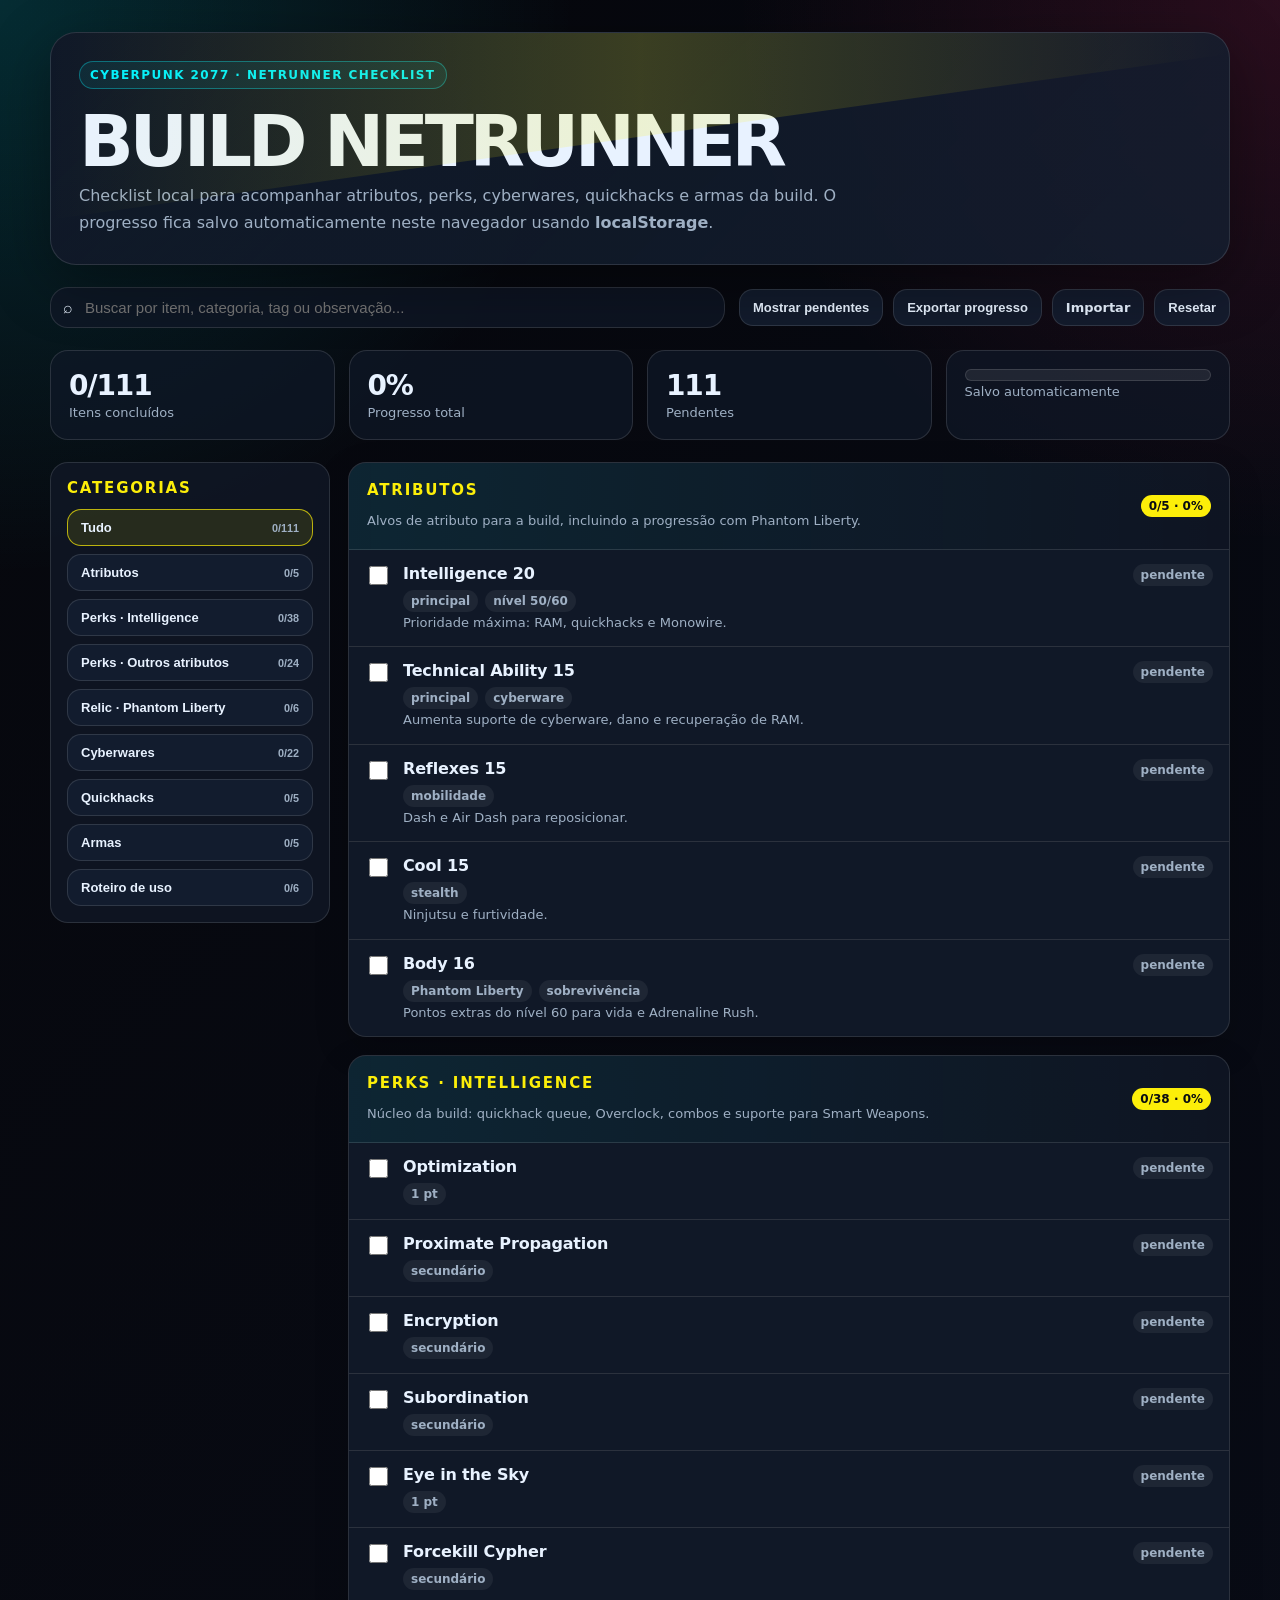
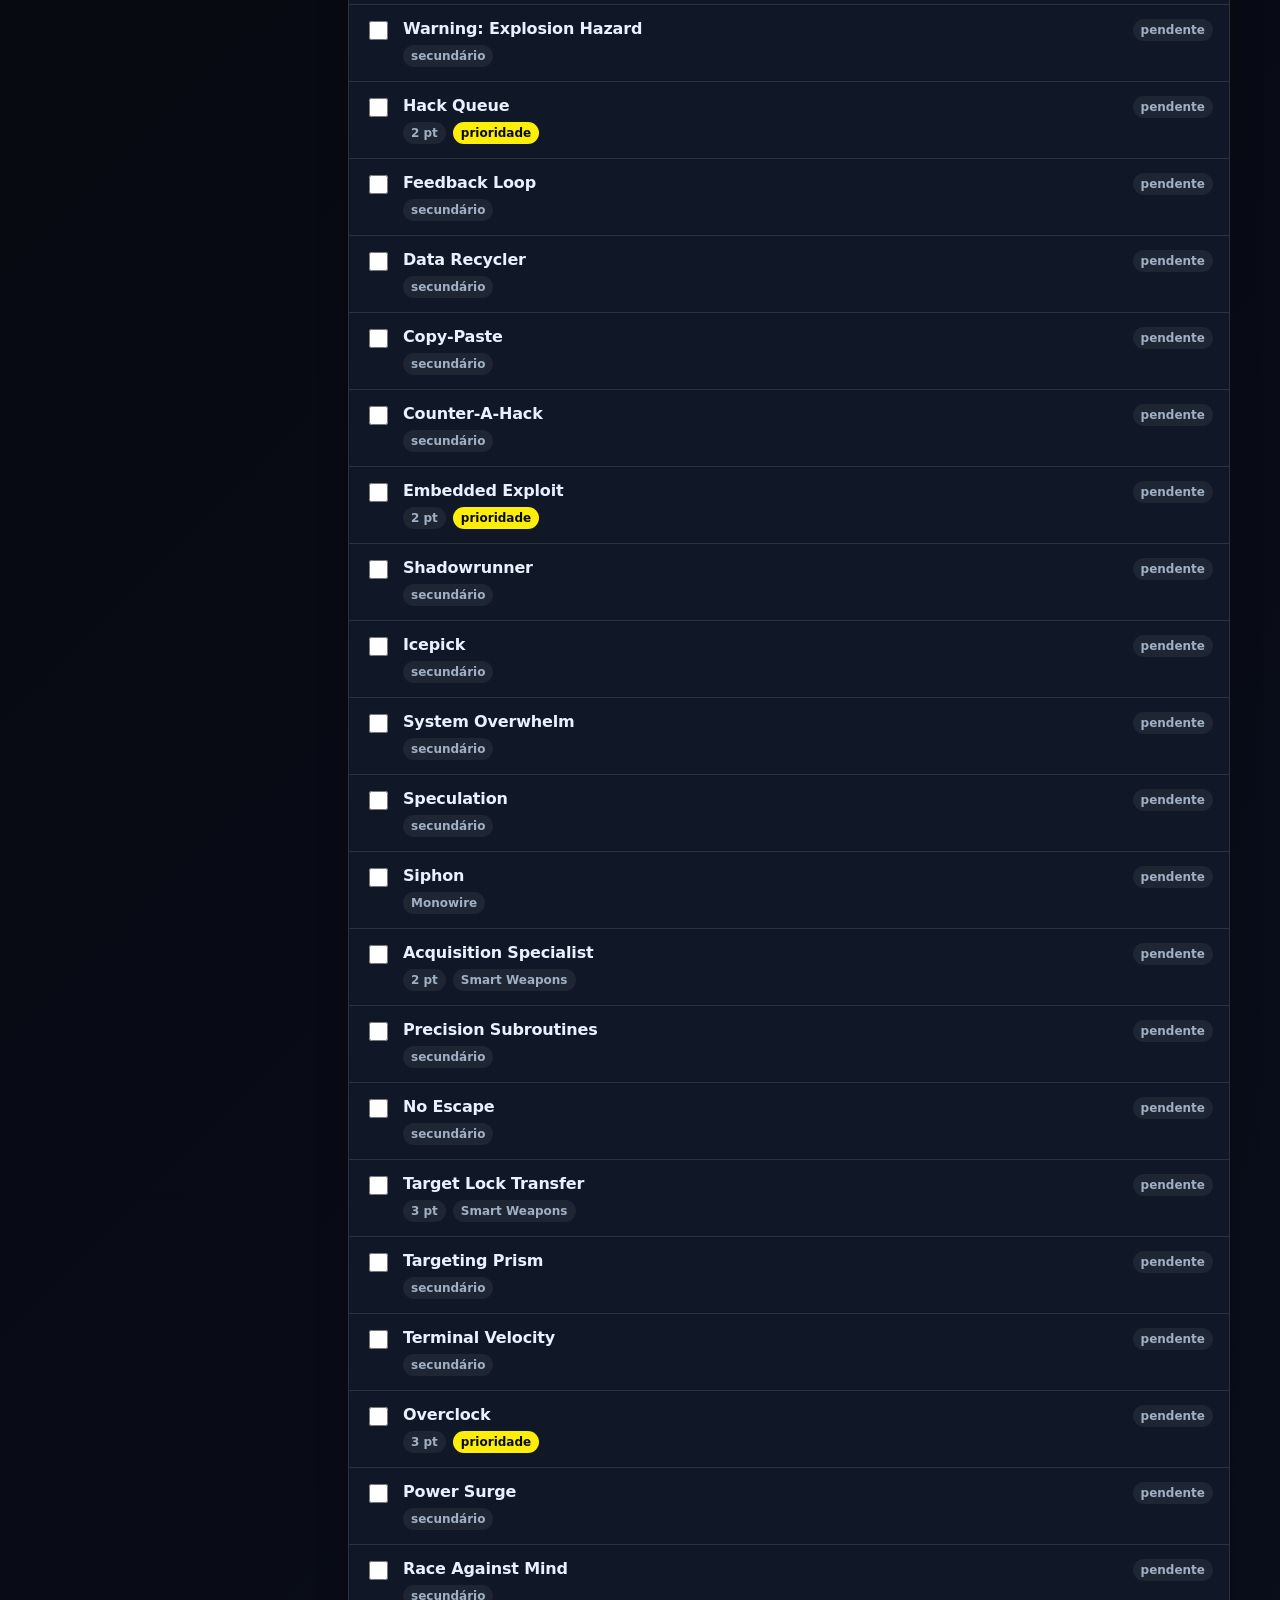
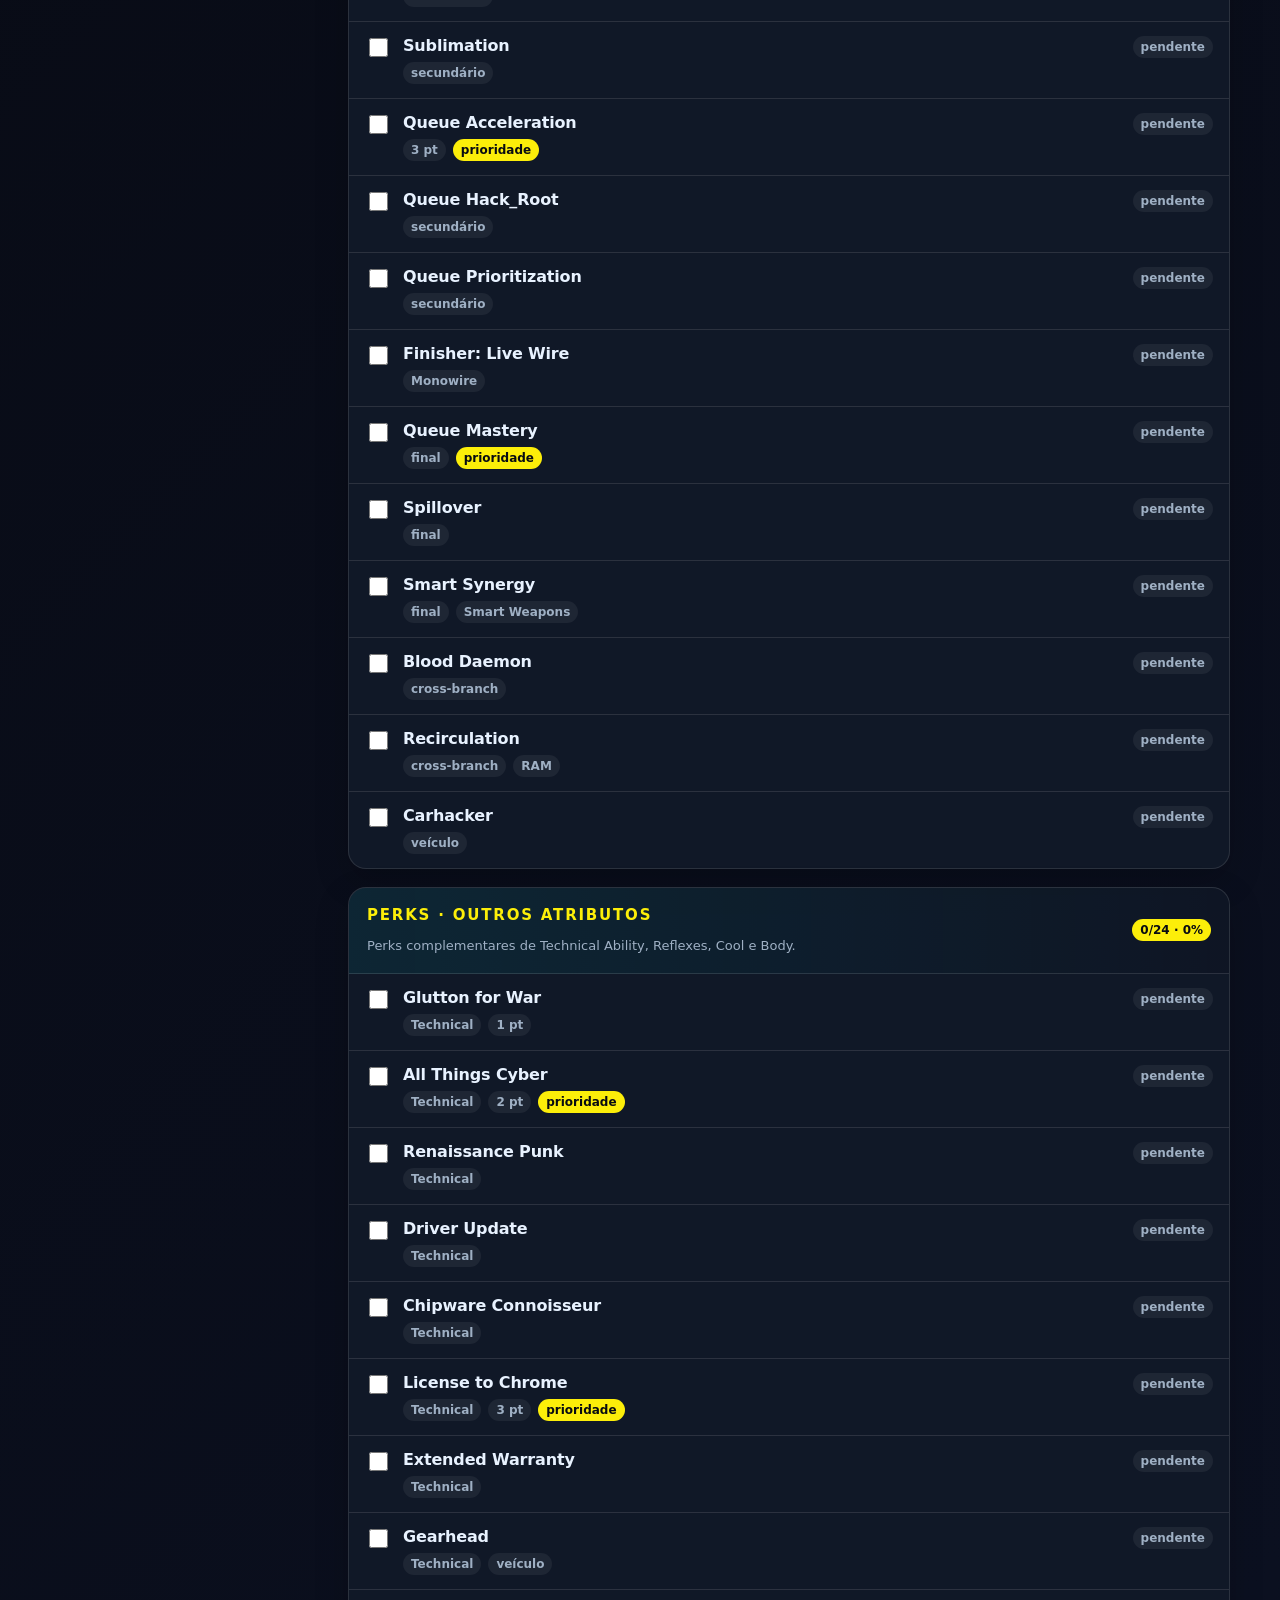
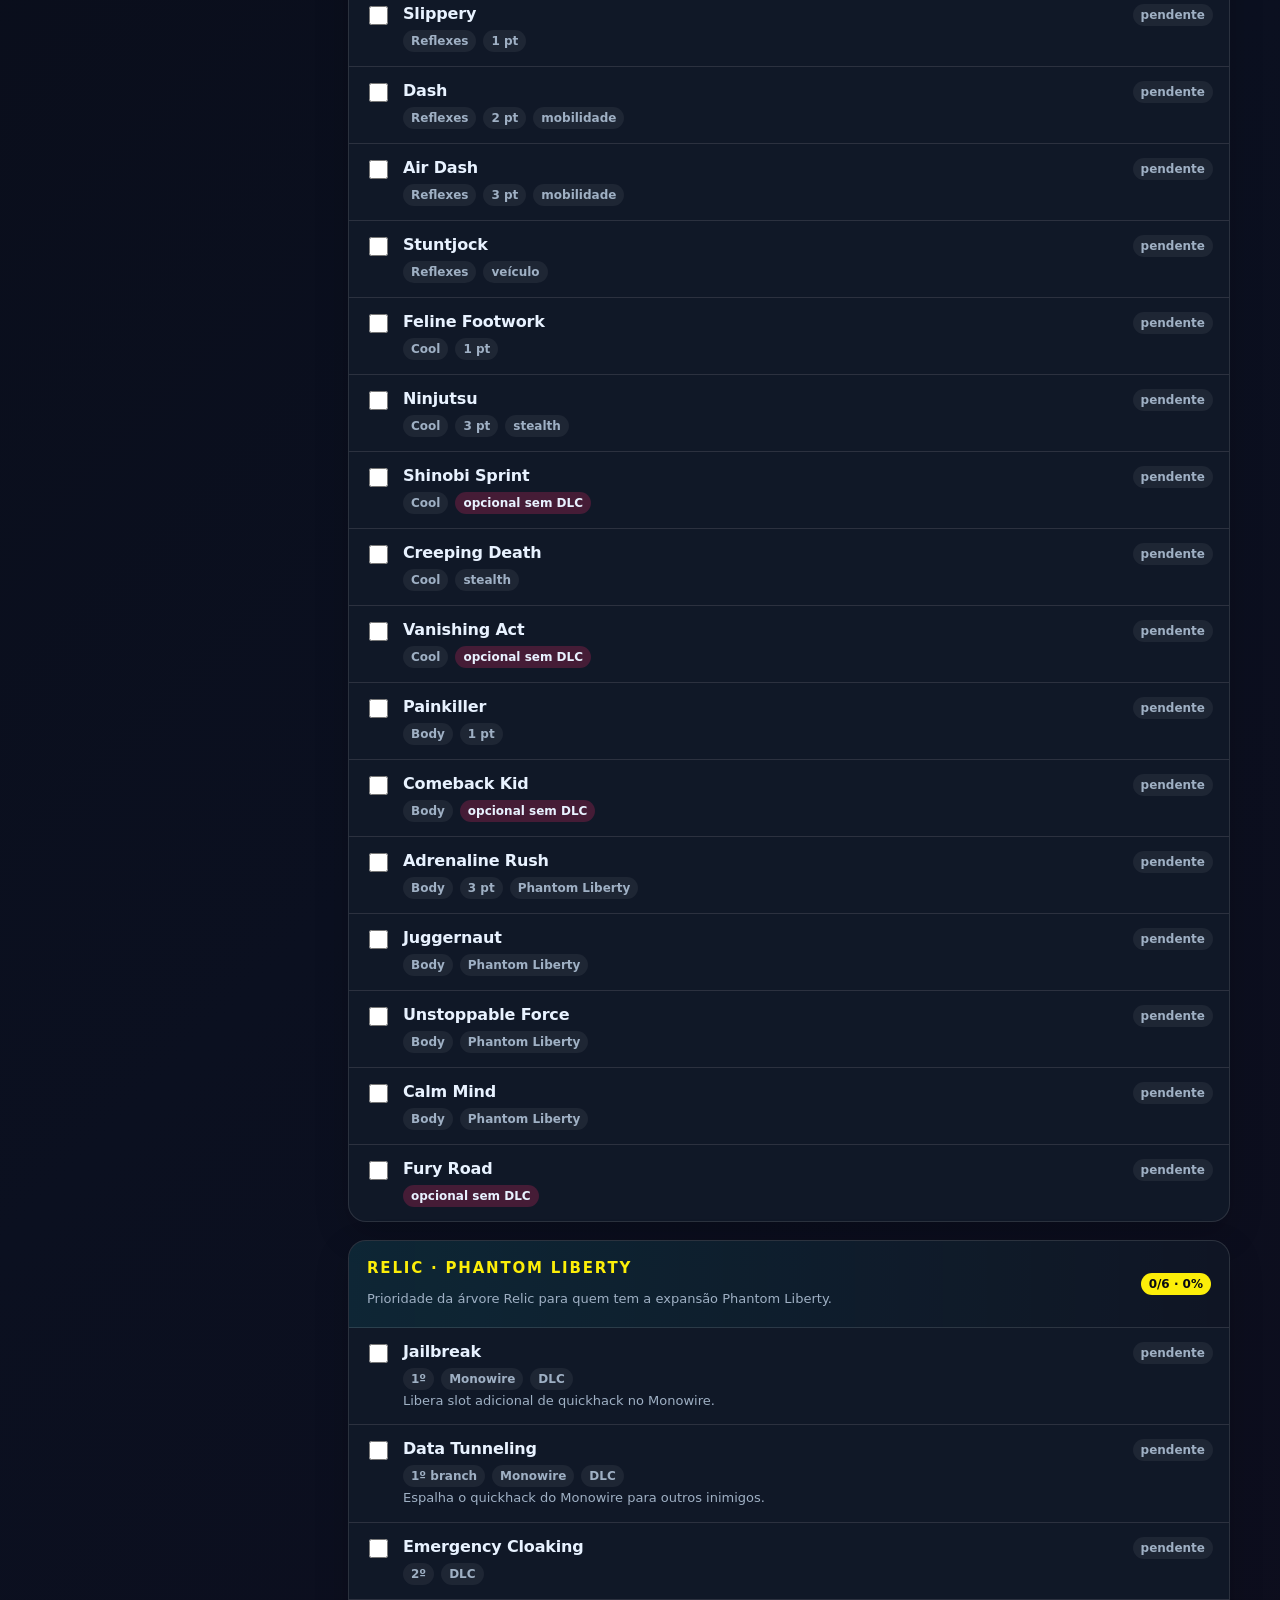
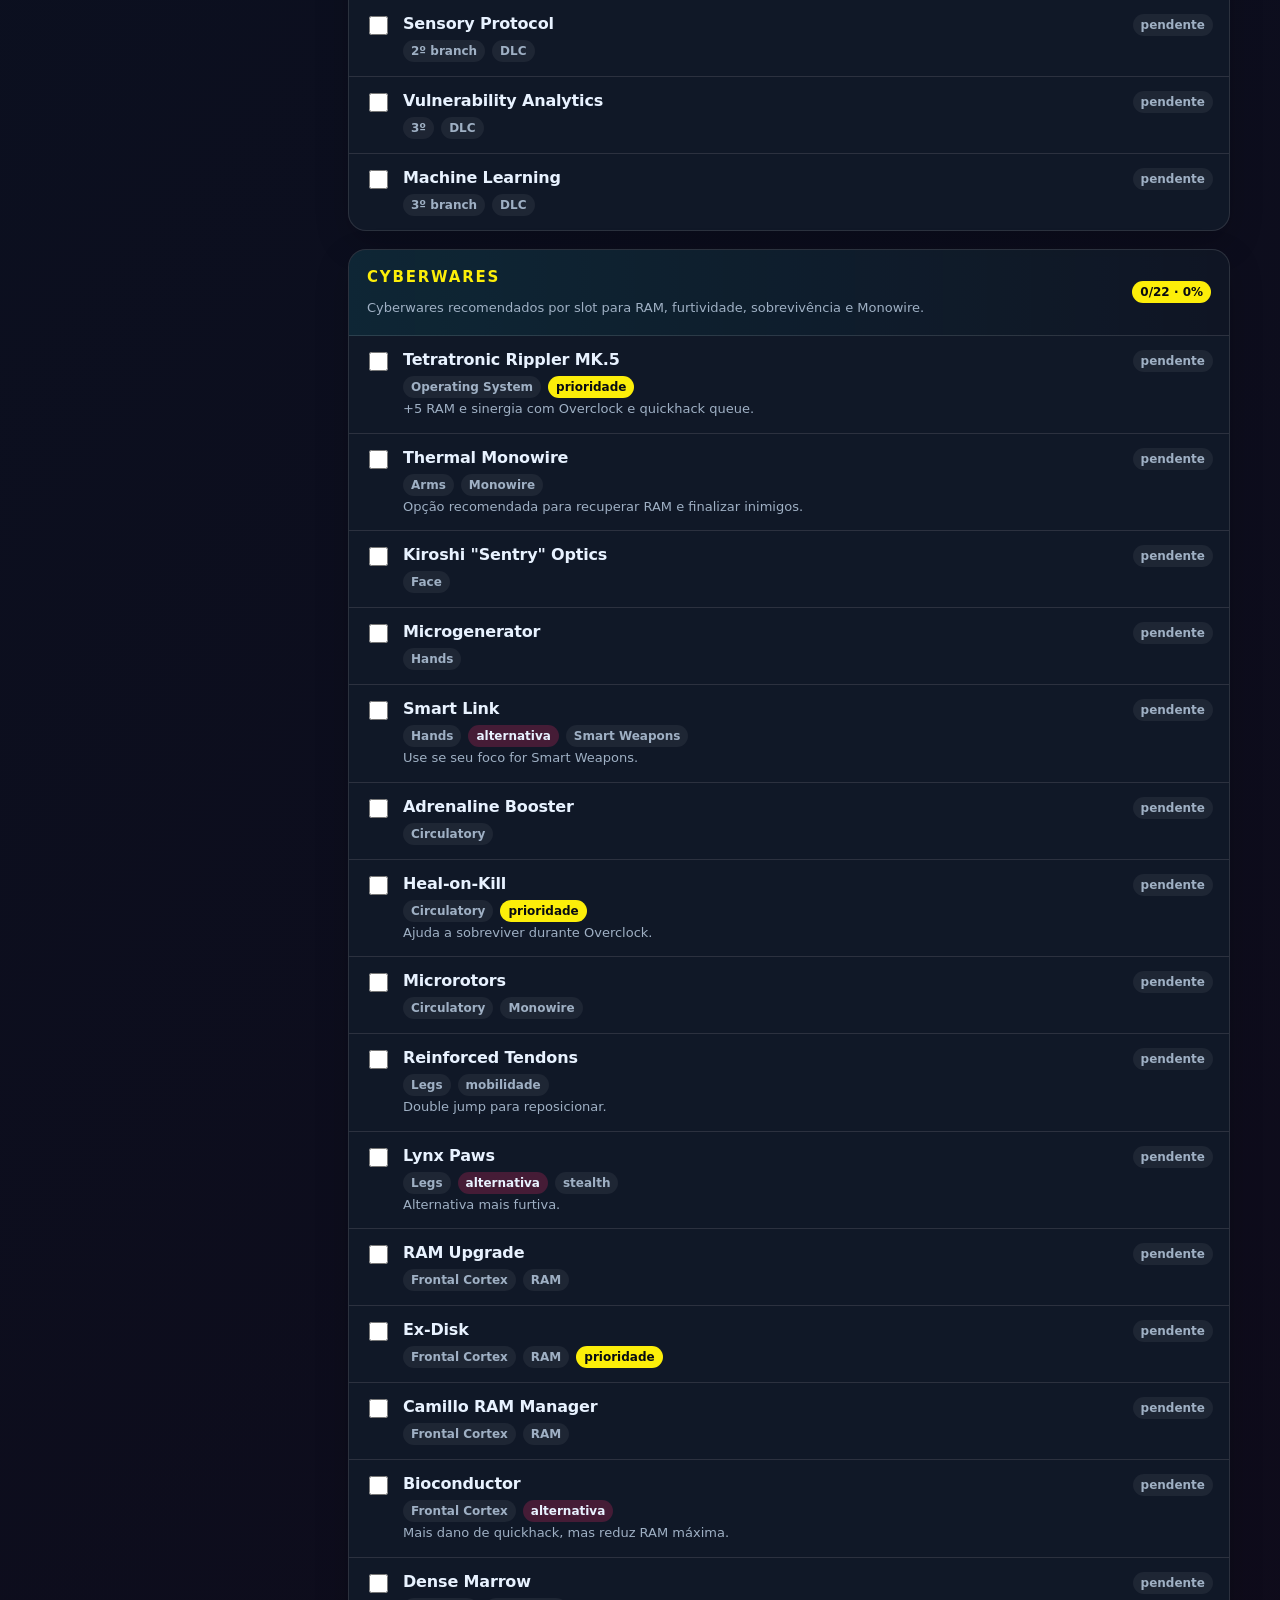
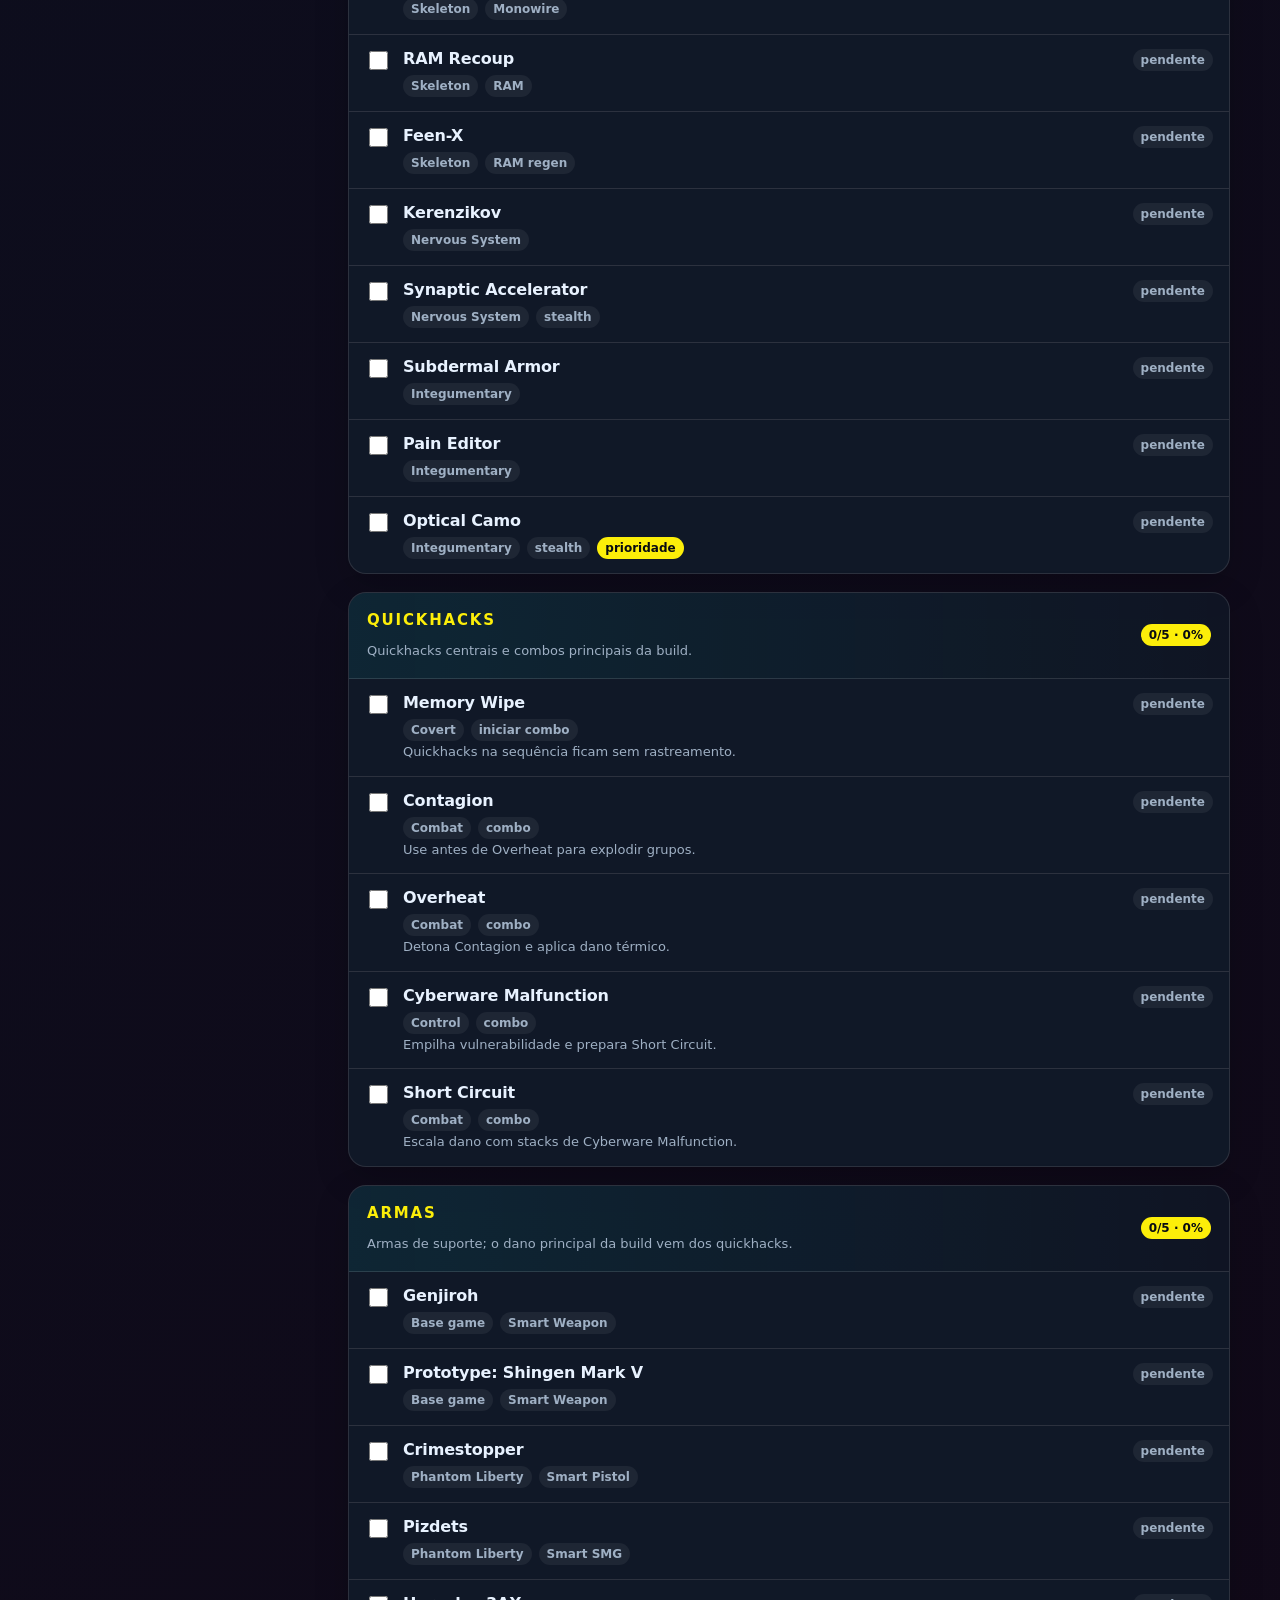
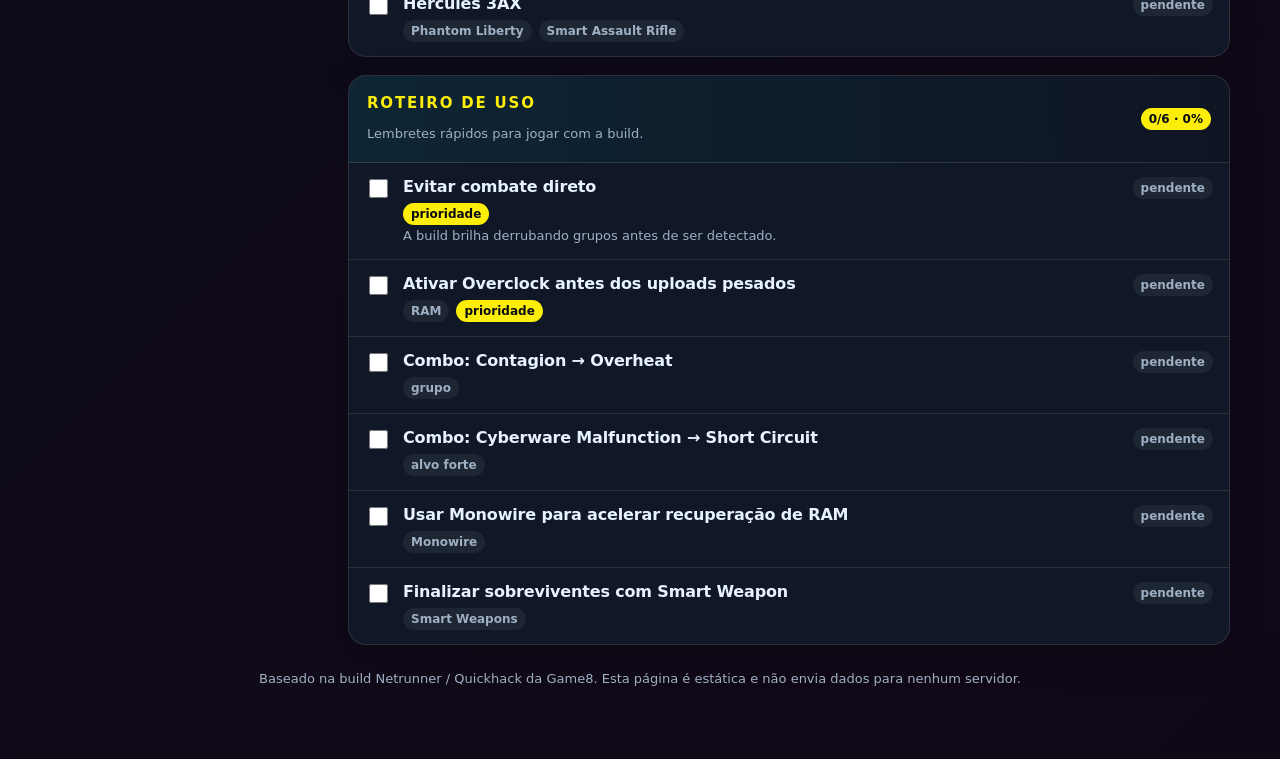
==== index.html @ 780d39a8 "Add initial HTML structure for Netrunner checklist" ====
<!doctype html>

<html lang="pt-BR">
<head>
  <meta charset="utf-8" />
  <meta name="viewport" content="width=device-width, initial-scale=1" />
  <title>Cyberpunk 2077 — Checklist Build Netrunner</title>
  <style>
    :root {
      --bg: #080b12;
      --panel: #101827;
      --panel-2: #141f31;
      --text: #e8f2ff;
      --muted: #9fb0c4;
      --line: rgba(255, 255, 255, 0.12);
      --neon: #fcee09;
      --cyan: #00f0ff;
      --pink: #ff2a6d;
      --green: #39ff88;
      --danger: #ff4d4d;
      --shadow: 0 18px 60px rgba(0, 0, 0, 0.35);
      --radius: 18px;
    }* { box-sizing: border-box; }

body {
  margin: 0;
  min-height: 100vh;
  font-family: Inter, ui-sans-serif, system-ui, -apple-system, BlinkMacSystemFont, "Segoe UI", sans-serif;
  color: var(--text);
  background:
    radial-gradient(circle at top left, rgba(0, 240, 255, 0.16), transparent 36rem),
    radial-gradient(circle at top right, rgba(255, 42, 109, 0.14), transparent 34rem),
    linear-gradient(135deg, #06070c 0%, #0b1020 52%, #110817 100%);
}

a { color: var(--cyan); }

.app {
  width: min(1180px, calc(100% - 32px));
  margin: 0 auto;
  padding: 32px 0 56px;
}

.hero {
  position: relative;
  overflow: hidden;
  padding: 28px;
  border: 1px solid var(--line);
  border-radius: 26px;
  background: linear-gradient(135deg, rgba(16, 24, 39, 0.96), rgba(20, 31, 49, 0.8));
  box-shadow: var(--shadow);
}

.hero::before {
  content: "";
  position: absolute;
  inset: -2px;
  pointer-events: none;
  background: linear-gradient(90deg, transparent, rgba(252, 238, 9, 0.18), transparent);
  transform: skewY(-8deg) translateY(-55%);
}

.kicker {
  display: inline-flex;
  align-items: center;
  gap: 8px;
  padding: 6px 10px;
  border: 1px solid rgba(0, 240, 255, 0.35);
  border-radius: 999px;
  color: var(--cyan);
  background: rgba(0, 240, 255, 0.08);
  font-size: 12px;
  font-weight: 700;
  letter-spacing: 0.12em;
  text-transform: uppercase;
}

h1 {
  margin: 18px 0 8px;
  max-width: 820px;
  font-size: clamp(34px, 6vw, 72px);
  line-height: 0.95;
  letter-spacing: -0.06em;
  text-transform: uppercase;
}

.hero p {
  max-width: 760px;
  margin: 0;
  color: var(--muted);
  font-size: 16px;
  line-height: 1.65;
}

.toolbar {
  display: grid;
  grid-template-columns: 1fr auto;
  gap: 14px;
  margin: 22px 0;
  align-items: center;
}

.search-wrap {
  display: flex;
  gap: 10px;
  align-items: center;
  padding: 10px 12px;
  border: 1px solid var(--line);
  border-radius: var(--radius);
  background: rgba(16, 24, 39, 0.78);
}

.search-wrap input {
  width: 100%;
  border: 0;
  outline: none;
  color: var(--text);
  background: transparent;
  font-size: 15px;
}

.actions {
  display: flex;
  flex-wrap: wrap;
  gap: 10px;
  justify-content: flex-end;
}

button, .file-label {
  border: 1px solid var(--line);
  border-radius: 14px;
  padding: 10px 13px;
  color: var(--text);
  background: rgba(20, 31, 49, 0.86);
  cursor: pointer;
  font-weight: 700;
  font-size: 13px;
  transition: transform 0.15s ease, border-color 0.15s ease, background 0.15s ease;
}

button:hover, .file-label:hover {
  transform: translateY(-1px);
  border-color: rgba(0, 240, 255, 0.55);
  background: rgba(0, 240, 255, 0.08);
}

button.danger:hover {
  border-color: rgba(255, 77, 77, 0.7);
  background: rgba(255, 77, 77, 0.1);
}

input[type="file"] { display: none; }

.stats {
  display: grid;
  grid-template-columns: repeat(4, 1fr);
  gap: 14px;
  margin-bottom: 22px;
}

.stat {
  padding: 18px;
  border: 1px solid var(--line);
  border-radius: var(--radius);
  background: rgba(16, 24, 39, 0.72);
}

.stat strong {
  display: block;
  font-size: 28px;
  letter-spacing: -0.04em;
}

.stat span {
  color: var(--muted);
  font-size: 13px;
}

.progress {
  height: 12px;
  overflow: hidden;
  border-radius: 999px;
  background: rgba(255, 255, 255, 0.08);
  border: 1px solid var(--line);
}

.progress > div {
  height: 100%;
  width: 0%;
  border-radius: 999px;
  background: linear-gradient(90deg, var(--cyan), var(--green), var(--neon));
  transition: width 0.22s ease;
}

.layout {
  display: grid;
  grid-template-columns: 280px 1fr;
  gap: 18px;
  align-items: start;
}

.sidebar {
  position: sticky;
  top: 16px;
  padding: 16px;
  border: 1px solid var(--line);
  border-radius: var(--radius);
  background: rgba(16, 24, 39, 0.82);
}

.sidebar h2, .panel h2 {
  margin: 0 0 12px;
  font-size: 15px;
  color: var(--neon);
  text-transform: uppercase;
  letter-spacing: 0.12em;
}

.tabs {
  display: grid;
  gap: 8px;
}

.tab {
  display: flex;
  align-items: center;
  justify-content: space-between;
  gap: 10px;
  width: 100%;
  text-align: left;
}

.tab.active {
  border-color: rgba(252, 238, 9, 0.7);
  background: rgba(252, 238, 9, 0.1);
}

.tab small {
  color: var(--muted);
  font-weight: 800;
}

.content {
  display: grid;
  gap: 18px;
}

.panel {
  border: 1px solid var(--line);
  border-radius: var(--radius);
  background: rgba(16, 24, 39, 0.82);
  overflow: hidden;
  box-shadow: 0 12px 34px rgba(0, 0, 0, 0.18);
}

.panel-header {
  display: flex;
  align-items: center;
  justify-content: space-between;
  gap: 14px;
  padding: 18px;
  border-bottom: 1px solid var(--line);
  background: linear-gradient(90deg, rgba(0, 240, 255, 0.08), transparent);
}

.panel-header p {
  margin: 4px 0 0;
  color: var(--muted);
  font-size: 13px;
  line-height: 1.5;
}

.item-list {
  display: grid;
  gap: 1px;
  background: var(--line);
}

.item {
  display: grid;
  grid-template-columns: auto 1fr auto;
  gap: 12px;
  align-items: start;
  padding: 14px 16px;
  background: rgba(16, 24, 39, 0.98);
}

.item input[type="checkbox"] {
  width: 19px;
  height: 19px;
  margin-top: 2px;
  accent-color: var(--cyan);
  cursor: pointer;
}

.item-title {
  font-weight: 800;
  letter-spacing: -0.01em;
}

.item-meta {
  display: flex;
  flex-wrap: wrap;
  gap: 7px;
  margin-top: 7px;
}

.tag {
  display: inline-flex;
  align-items: center;
  padding: 4px 8px;
  border-radius: 999px;
  color: var(--muted);
  background: rgba(255, 255, 255, 0.06);
  font-size: 12px;
  font-weight: 700;
}

.tag.priority { color: #080b12; background: var(--neon); }
.tag.optional { color: var(--text); background: rgba(255, 42, 109, 0.22); }

.item-note {
  margin-top: 8px;
  color: var(--muted);
  font-size: 13px;
  line-height: 1.5;
}

.item.done .item-title {
  color: var(--green);
  text-decoration: line-through;
  text-decoration-thickness: 2px;
  text-decoration-color: rgba(57, 255, 136, 0.55);
}

.empty {
  padding: 28px;
  color: var(--muted);
  text-align: center;
  background: rgba(16, 24, 39, 0.98);
}

.footer {
  margin-top: 24px;
  color: var(--muted);
  font-size: 13px;
  line-height: 1.6;
  text-align: center;
}

@media (max-width: 880px) {
  .toolbar, .layout { grid-template-columns: 1fr; }
  .actions { justify-content: stretch; }
  .actions > * { flex: 1; text-align: center; }
  .stats { grid-template-columns: repeat(2, 1fr); }
  .sidebar { position: static; }
}

@media (max-width: 560px) {
  .app { width: min(100% - 20px, 1180px); padding-top: 16px; }
  .hero { padding: 22px; }
  .stats { grid-template-columns: 1fr; }
  .item { grid-template-columns: auto 1fr; }
  .item > button { grid-column: 2; justify-self: start; }
}

  </style>
</head>
<body>
  <main class="app">
    <section class="hero">
      <div class="kicker">Cyberpunk 2077 · Netrunner Checklist</div>
      <h1>Build Netrunner</h1>
      <p>
        Checklist local para acompanhar atributos, perks, cyberwares, quickhacks e armas da build.
        O progresso fica salvo automaticamente neste navegador usando <strong>localStorage</strong>.
      </p>
    </section><section class="toolbar" aria-label="Ferramentas">
  <label class="search-wrap" aria-label="Buscar item">
    <span>⌕</span>
    <input id="searchInput" type="search" placeholder="Buscar por item, categoria, tag ou observação..." autocomplete="off" />
  </label>
  <div class="actions">
    <button id="togglePendingBtn" type="button">Mostrar pendentes</button>
    <button id="exportBtn" type="button">Exportar progresso</button>
    <label class="file-label" for="importInput">Importar</label>
    <input id="importInput" type="file" accept="application/json" />
    <button id="resetBtn" class="danger" type="button">Resetar</button>
  </div>
</section>

<section class="stats" aria-label="Resumo de progresso">
  <div class="stat"><strong id="totalDone">0/0</strong><span>Itens concluídos</span></div>
  <div class="stat"><strong id="percentDone">0%</strong><span>Progresso total</span></div>
  <div class="stat"><strong id="pendingCount">0</strong><span>Pendentes</span></div>
  <div class="stat"><div class="progress" aria-label="Barra de progresso"><div id="progressBar"></div></div><span>Salvo automaticamente</span></div>
</section>

<section class="layout">
  <aside class="sidebar">
    <h2>Categorias</h2>
    <div id="tabs" class="tabs"></div>
  </aside>
  <section id="content" class="content"></section>
</section>

<p class="footer">
  Baseado na build Netrunner / Quickhack da Game8. Esta página é estática e não envia dados para nenhum servidor.
</p>

  </main>  <script>
    const STORAGE_KEY = "cyberpunk-netrunner-checklist-v1";

    const categories = [
      {
        id: "attributes",
        title: "Atributos",
        description: "Alvos de atributo para a build, incluindo a progressão com Phantom Liberty.",
        items: [
          { id: "attr-int-20", name: "Intelligence 20", tags: ["principal", "nível 50/60"], note: "Prioridade máxima: RAM, quickhacks e Monowire." },
          { id: "attr-tech-15", name: "Technical Ability 15", tags: ["principal", "cyberware"], note: "Aumenta suporte de cyberware, dano e recuperação de RAM." },
          { id: "attr-reflex-15", name: "Reflexes 15", tags: ["mobilidade"], note: "Dash e Air Dash para reposicionar." },
          { id: "attr-cool-15", name: "Cool 15", tags: ["stealth"], note: "Ninjutsu e furtividade." },
          { id: "attr-body-16", name: "Body 16", tags: ["Phantom Liberty", "sobrevivência"], note: "Pontos extras do nível 60 para vida e Adrenaline Rush." }
        ]
      },
      {
        id: "intelligence-perks",
        title: "Perks · Intelligence",
        description: "Núcleo da build: quickhack queue, Overclock, combos e suporte para Smart Weapons.",
        items: [
          { id: "perk-optimization", name: "Optimization", tags: ["1 pt"] },
          { id: "perk-proximate-propagation", name: "Proximate Propagation", tags: ["secundário"] },
          { id: "perk-encryption", name: "Encryption", tags: ["secundário"] },
          { id: "perk-subordination", name: "Subordination", tags: ["secundário"] },
          { id: "perk-eye-in-the-sky", name: "Eye in the Sky", tags: ["1 pt"] },
          { id: "perk-forcekill-cypher", name: "Forcekill Cypher", tags: ["secundário"] },
          { id: "perk-warning-explosion-hazard", name: "Warning: Explosion Hazard", tags: ["secundário"] },
          { id: "perk-hack-queue", name: "Hack Queue", tags: ["2 pt", "prioridade"] },
          { id: "perk-feedback-loop", name: "Feedback Loop", tags: ["secundário"] },
          { id: "perk-data-recycler", name: "Data Recycler", tags: ["secundário"] },
          { id: "perk-copy-paste", name: "Copy-Paste", tags: ["secundário"] },
          { id: "perk-counter-a-hack", name: "Counter-A-Hack", tags: ["secundário"] },
          { id: "perk-embedded-exploit", name: "Embedded Exploit", tags: ["2 pt", "prioridade"] },
          { id: "perk-shadowrunner", name: "Shadowrunner", tags: ["secundário"] },
          { id: "perk-icepick", name: "Icepick", tags: ["secundário"] },
          { id: "perk-system-overwhelm", name: "System Overwhelm", tags: ["secundário"] },
          { id: "perk-speculation", name: "Speculation", tags: ["secundário"] },
          { id: "perk-siphon", name: "Siphon", tags: ["Monowire"] },
          { id: "perk-acquisition-specialist", name: "Acquisition Specialist", tags: ["2 pt", "Smart Weapons"] },
          { id: "perk-precision-subroutines", name: "Precision Subroutines", tags: ["secundário"] },
          { id: "perk-no-escape", name: "No Escape", tags: ["secundário"] },
          { id: "perk-target-lock-transfer", name: "Target Lock Transfer", tags: ["3 pt", "Smart Weapons"] },
          { id: "perk-targeting-prism", name: "Targeting Prism", tags: ["secundário"] },
          { id: "perk-terminal-velocity", name: "Terminal Velocity", tags: ["secundário"] },
          { id: "perk-overclock", name: "Overclock", tags: ["3 pt", "prioridade"] },
          { id: "perk-power-surge", name: "Power Surge", tags: ["secundário"] },
          { id: "perk-race-against-mind", name: "Race Against Mind", tags: ["secundário"] },
          { id: "perk-sublimation", name: "Sublimation", tags: ["secundário"] },
          { id: "perk-queue-acceleration", name: "Queue Acceleration", tags: ["3 pt", "prioridade"] },
          { id: "perk-queue-hack-root", name: "Queue Hack_Root", tags: ["secundário"] },
          { id: "perk-queue-prioritization", name: "Queue Prioritization", tags: ["secundário"] },
          { id: "perk-finisher-live-wire", name: "Finisher: Live Wire", tags: ["Monowire"] },
          { id: "perk-queue-mastery", name: "Queue Mastery", tags: ["final", "prioridade"] },
          { id: "perk-spillover", name: "Spillover", tags: ["final"] },
          { id: "perk-smart-synergy", name: "Smart Synergy", tags: ["final", "Smart Weapons"] },
          { id: "perk-blood-daemon", name: "Blood Daemon", tags: ["cross-branch"] },
          { id: "perk-recirculation", name: "Recirculation", tags: ["cross-branch", "RAM"] },
          { id: "perk-carhacker", name: "Carhacker", tags: ["veículo"] }
        ]
      },
      {
        id: "other-perks",
        title: "Perks · Outros atributos",
        description: "Perks complementares de Technical Ability, Reflexes, Cool e Body.",
        items: [
          { id: "perk-glutton-for-war", name: "Glutton for War", tags: ["Technical", "1 pt"] },
          { id: "perk-all-things-cyber", name: "All Things Cyber", tags: ["Technical", "2 pt", "prioridade"] },
          { id: "perk-renaissance-punk", name: "Renaissance Punk", tags: ["Technical"] },
          { id: "perk-driver-update", name: "Driver Update", tags: ["Technical"] },
          { id: "perk-chipware-connoisseur", name: "Chipware Connoisseur", tags: ["Technical"] },
          { id: "perk-license-to-chrome", name: "License to Chrome", tags: ["Technical", "3 pt", "prioridade"] },
          { id: "perk-extended-warranty", name: "Extended Warranty", tags: ["Technical"] },
          { id: "perk-gearhead", name: "Gearhead", tags: ["Technical", "veículo"] },
          { id: "perk-slippery", name: "Slippery", tags: ["Reflexes", "1 pt"] },
          { id: "perk-dash", name: "Dash", tags: ["Reflexes", "2 pt", "mobilidade"] },
          { id: "perk-air-dash", name: "Air Dash", tags: ["Reflexes", "3 pt", "mobilidade"] },
          { id: "perk-stuntjock", name: "Stuntjock", tags: ["Reflexes", "veículo"] },
          { id: "perk-feline-footwork", name: "Feline Footwork", tags: ["Cool", "1 pt"] },
          { id: "perk-ninjutsu", name: "Ninjutsu", tags: ["Cool", "3 pt", "stealth"] },
          { id: "perk-shinobi-sprint", name: "Shinobi Sprint", tags: ["Cool", "opcional sem DLC"] },
          { id: "perk-creeping-death", name: "Creeping Death", tags: ["Cool", "stealth"] },
          { id: "perk-vanishing-act", name: "Vanishing Act", tags: ["Cool", "opcional sem DLC"] },
          { id: "perk-painkiller", name: "Painkiller", tags: ["Body", "1 pt"] },
          { id: "perk-comeback-kid", name: "Comeback Kid", tags: ["Body", "opcional sem DLC"] },
          { id: "perk-adrenaline-rush", name: "Adrenaline Rush", tags: ["Body", "3 pt", "Phantom Liberty"] },
          { id: "perk-juggernaut", name: "Juggernaut", tags: ["Body", "Phantom Liberty"] },
          { id: "perk-unstoppable-force", name: "Unstoppable Force", tags: ["Body", "Phantom Liberty"] },
          { id: "perk-calm-mind", name: "Calm Mind", tags: ["Body", "Phantom Liberty"] },
          { id: "perk-fury-road", name: "Fury Road", tags: ["opcional sem DLC"] }
        ]
      },
      {
        id: "relic",
        title: "Relic · Phantom Liberty",
        description: "Prioridade da árvore Relic para quem tem a expansão Phantom Liberty.",
        items: [
          { id: "relic-jailbreak", name: "Jailbreak", tags: ["1º", "Monowire", "DLC"], note: "Libera slot adicional de quickhack no Monowire." },
          { id: "relic-data-tunneling", name: "Data Tunneling", tags: ["1º branch", "Monowire", "DLC"], note: "Espalha o quickhack do Monowire para outros inimigos." },
          { id: "relic-emergency-cloaking", name: "Emergency Cloaking", tags: ["2º", "DLC"] },
          { id: "relic-sensory-protocol", name: "Sensory Protocol", tags: ["2º branch", "DLC"] },
          { id: "relic-vulnerability-analytics", name: "Vulnerability Analytics", tags: ["3º", "DLC"] },
          { id: "relic-machine-learning", name: "Machine Learning", tags: ["3º branch", "DLC"] }
        ]
      },
      {
        id: "cyberware",
        title: "Cyberwares",
        description: "Cyberwares recomendados por slot para RAM, furtividade, sobrevivência e Monowire.",
        items: [
          { id: "cw-tetratronic-rippler", name: "Tetratronic Rippler MK.5", tags: ["Operating System", "prioridade"], note: "+5 RAM e sinergia com Overclock e quickhack queue." },
          { id: "cw-thermal-monowire", name: "Thermal Monowire", tags: ["Arms", "Monowire"], note: "Opção recomendada para recuperar RAM e finalizar inimigos." },
          { id: "cw-kiroshi-sentry", name: "Kiroshi \"Sentry\" Optics", tags: ["Face"] },
          { id: "cw-microgenerator", name: "Microgenerator", tags: ["Hands"] },
          { id: "cw-smart-link", name: "Smart Link", tags: ["Hands", "alternativa", "Smart Weapons"], note: "Use se seu foco for Smart Weapons." },
          { id: "cw-adrenaline-booster", name: "Adrenaline Booster", tags: ["Circulatory"] },
          { id: "cw-heal-on-kill", name: "Heal-on-Kill", tags: ["Circulatory", "prioridade"], note: "Ajuda a sobreviver durante Overclock." },
          { id: "cw-microrotors", name: "Microrotors", tags: ["Circulatory", "Monowire"] },
          { id: "cw-reinforced-tendons", name: "Reinforced Tendons", tags: ["Legs", "mobilidade"], note: "Double jump para reposicionar." },
          { id: "cw-lynx-paws", name: "Lynx Paws", tags: ["Legs", "alternativa", "stealth"], note: "Alternativa mais furtiva." },
          { id: "cw-ram-upgrade", name: "RAM Upgrade", tags: ["Frontal Cortex", "RAM"] },
          { id: "cw-ex-disk", name: "Ex-Disk", tags: ["Frontal Cortex", "RAM", "prioridade"] },
          { id: "cw-camillo-ram-manager", name: "Camillo RAM Manager", tags: ["Frontal Cortex", "RAM"] },
          { id: "cw-bioconductor", name: "Bioconductor", tags: ["Frontal Cortex", "alternativa"], note: "Mais dano de quickhack, mas reduz RAM máxima." },
          { id: "cw-dense-marrow", name: "Dense Marrow", tags: ["Skeleton", "Monowire"] },
          { id: "cw-ram-recoup", name: "RAM Recoup", tags: ["Skeleton", "RAM"] },
          { id: "cw-feen-x", name: "Feen-X", tags: ["Skeleton", "RAM regen"] },
          { id: "cw-kerenzikov", name: "Kerenzikov", tags: ["Nervous System"] },
          { id: "cw-synaptic-accelerator", name: "Synaptic Accelerator", tags: ["Nervous System", "stealth"] },
          { id: "cw-subdermal-armor", name: "Subdermal Armor", tags: ["Integumentary"] },
          { id: "cw-pain-editor", name: "Pain Editor", tags: ["Integumentary"] },
          { id: "cw-optical-camo", name: "Optical Camo", tags: ["Integumentary", "stealth", "prioridade"] }
        ]
      },
      {
        id: "quickhacks",
        title: "Quickhacks",
        description: "Quickhacks centrais e combos principais da build.",
        items: [
          { id: "qh-memory-wipe", name: "Memory Wipe", tags: ["Covert", "iniciar combo"], note: "Quickhacks na sequência ficam sem rastreamento." },
          { id: "qh-contagion", name: "Contagion", tags: ["Combat", "combo"], note: "Use antes de Overheat para explodir grupos." },
          { id: "qh-overheat", name: "Overheat", tags: ["Combat", "combo"], note: "Detona Contagion e aplica dano térmico." },
          { id: "qh-cyberware-malfunction", name: "Cyberware Malfunction", tags: ["Control", "combo"], note: "Empilha vulnerabilidade e prepara Short Circuit." },
          { id: "qh-short-circuit", name: "Short Circuit", tags: ["Combat", "combo"], note: "Escala dano com stacks de Cyberware Malfunction." }
        ]
      },
      {
        id: "weapons",
        title: "Armas",
        description: "Armas de suporte; o dano principal da build vem dos quickhacks.",
        items: [
          { id: "wp-genjiroh", name: "Genjiroh", tags: ["Base game", "Smart Weapon"] },
          { id: "wp-prototype-shingen-mark-v", name: "Prototype: Shingen Mark V", tags: ["Base game", "Smart Weapon"] },
          { id: "wp-crimestopper", name: "Crimestopper", tags: ["Phantom Liberty", "Smart Pistol"] },
          { id: "wp-pizdets", name: "Pizdets", tags: ["Phantom Liberty", "Smart SMG"] },
          { id: "wp-hercules-3ax", name: "Hercules 3AX", tags: ["Phantom Liberty", "Smart Assault Rifle"] }
        ]
      },
      {
        id: "playstyle",
        title: "Roteiro de uso",
        description: "Lembretes rápidos para jogar com a build.",
        items: [
          { id: "play-stealth", name: "Evitar combate direto", tags: ["prioridade"], note: "A build brilha derrubando grupos antes de ser detectado." },
          { id: "play-overclock", name: "Ativar Overclock antes dos uploads pesados", tags: ["RAM", "prioridade"] },
          { id: "play-combo-contagion-overheat", name: "Combo: Contagion → Overheat", tags: ["grupo"] },
          { id: "play-combo-malfunction-short", name: "Combo: Cyberware Malfunction → Short Circuit", tags: ["alvo forte"] },
          { id: "play-monowire-ram", name: "Usar Monowire para acelerar recuperação de RAM", tags: ["Monowire"] },
          { id: "play-smart-finish", name: "Finalizar sobreviventes com Smart Weapon", tags: ["Smart Weapons"] }
        ]
      }
    ];

    let state = loadState();
    let currentCategory = "all";
    let onlyPending = false;

    const allItems = () => categories.flatMap(category => category.items.map(item => ({ ...item, categoryId: category.id, categoryTitle: category.title })));

    function loadState() {
      try {
        const raw = localStorage.getItem(STORAGE_KEY);
        return raw ? JSON.parse(raw) : { checked: {}, updatedAt: null };
      } catch {
        return { checked: {}, updatedAt: null };
      }
    }

    function saveState() {
      state.updatedAt = new Date().toISOString();
      localStorage.setItem(STORAGE_KEY, JSON.stringify(state));
    }

    function isDone(id) {
      return Boolean(state.checked[id]);
    }

    function setDone(id, done) {
      state.checked[id] = done;
      saveState();
      render();
    }

    function getVisibleItems(category) {
      const query = document.getElementById("searchInput").value.trim().toLowerCase();
      return category.items.filter(item => {
        const text = [category.title, item.name, item.note || "", ...(item.tags || [])].join(" ").toLowerCase();
        const matchesQuery = !query || text.includes(query);
        const matchesPending = !onlyPending || !isDone(item.id);
        return matchesQuery && matchesPending;
      });
    }

    function categoryProgress(category) {
      const total = category.items.length;
      const done = category.items.filter(item => isDone(item.id)).length;
      return { total, done, percent: total ? Math.round((done / total) * 100) : 0 };
    }

    function renderTabs() {
      const tabs = document.getElementById("tabs");
      const total = allItems().length;
      const done = allItems().filter(item => isDone(item.id)).length;
      const rows = [{ id: "all", title: "Tudo", done, total }, ...categories.map(category => ({ id: category.id, title: category.title, ...categoryProgress(category) }))];

      tabs.innerHTML = rows.map(row => `
        <button class="tab ${currentCategory === row.id ? "active" : ""}" type="button" data-tab="${row.id}">
          <span>${escapeHtml(row.title)}</span>
          <small>${row.done}/${row.total}</small>
        </button>
      `).join("");

      tabs.querySelectorAll("button").forEach(button => {
        button.addEventListener("click", () => {
          currentCategory = button.dataset.tab;
          render();
        });
      });
    }

    function renderContent() {
      const content = document.getElementById("content");
      const visibleCategories = currentCategory === "all" ? categories : categories.filter(category => category.id === currentCategory);

      content.innerHTML = visibleCategories.map(category => {
        const items = getVisibleItems(category);
        const progress = categoryProgress(category);
        return `
          <article class="panel">
            <div class="panel-header">
              <div>
                <h2>${escapeHtml(category.title)}</h2>
                <p>${escapeHtml(category.description)}</p>
              </div>
              <div class="tag priority">${progress.done}/${progress.total} · ${progress.percent}%</div>
            </div>
            <div class="item-list">
              ${items.length ? items.map(itemTemplate).join("") : `<div class="empty">Nenhum item encontrado nesta categoria.</div>`}
            </div>
          </article>
        `;
      }).join("");

      content.querySelectorAll("input[type='checkbox']").forEach(input => {
        input.addEventListener("change", event => setDone(event.target.dataset.id, event.target.checked));
      });
    }

    function itemTemplate(item) {
      const done = isDone(item.id);
      return `
        <label class="item ${done ? "done" : ""}">
          <input type="checkbox" data-id="${item.id}" ${done ? "checked" : ""} />
          <span>
            <span class="item-title">${escapeHtml(item.name)}</span>
            <span class="item-meta">
              ${(item.tags || []).map(tag => `<span class="tag ${tag.toLowerCase().includes("prioridade") ? "priority" : tag.toLowerCase().includes("opcional") || tag.toLowerCase().includes("alternativa") ? "optional" : ""}">${escapeHtml(tag)}</span>`).join("")}
            </span>
            ${item.note ? `<span class="item-note">${escapeHtml(item.note)}</span>` : ""}
          </span>
          <span class="tag">${done ? "feito" : "pendente"}</span>
        </label>
      `;
    }

    function renderStats() {
      const items = allItems();
      const total = items.length;
      const done = items.filter(item => isDone(item.id)).length;
      const pending = total - done;
      const percent = total ? Math.round((done / total) * 100) : 0;

      document.getElementById("totalDone").textContent = `${done}/${total}`;
      document.getElementById("percentDone").textContent = `${percent}%`;
      document.getElementById("pendingCount").textContent = pending;
      document.getElementById("progressBar").style.width = `${percent}%`;
      document.getElementById("togglePendingBtn").textContent = onlyPending ? "Mostrar todos" : "Mostrar pendentes";
    }

    function render() {
      renderStats();
      renderTabs();
      renderContent();
    }

    function escapeHtml(value) {
      return String(value).replace(/[&<>'"]/g, char => ({
        "&": "&amp;",
        "<": "&lt;",
        ">": "&gt;",
        "'": "&#039;",
        '"': "&quot;"
      }[char]));
    }

    function exportProgress() {
      const payload = {
        app: "cyberpunk-netrunner-checklist",
        version: 1,
        exportedAt: new Date().toISOString(),
        state
      };
      const blob = new Blob([JSON.stringify(payload, null, 2)], { type: "application/json" });
      const url = URL.createObjectURL(blob);
      const link = document.createElement("a");
      link.href = url;
      link.download = "cyberpunk-netrunner-progress.json";
      link.click();
      URL.revokeObjectURL(url);
    }

    function importProgress(file) {
      const reader = new FileReader();
      reader.onload = () => {
        try {
          const payload = JSON.parse(reader.result);
          const importedState = payload.state || payload;
          if (!importedState.checked || typeof importedState.checked !== "object") {
            throw new Error("Arquivo inválido.");
          }
          state = { checked: importedState.checked, updatedAt: new Date().toISOString() };
          saveState();
          render();
          alert("Progresso importado com sucesso.");
        } catch (error) {
          alert("Não foi possível importar este arquivo JSON.");
        }
      };
      reader.readAsText(file);
    }

    document.getElementById("searchInput").addEventListener("input", render);
    document.getElementById("togglePendingBtn").addEventListener("click", () => {
      onlyPending = !onlyPending;
      render();
    });
    document.getElementById("exportBtn").addEventListener("click", exportProgress);
    document.getElementById("importInput").addEventListener("change", event => {
      const file = event.target.files && event.target.files[0];
      if (file) importProgress(file);
      event.target.value = "";
    });
    document.getElementById("resetBtn").addEventListener("click", () => {
      if (confirm("Resetar todo o progresso desta build?")) {
        state = { checked: {}, updatedAt: new Date().toISOString() };
        saveState();
        render();
      }
    });

    render();
  </script></body>
  </html>
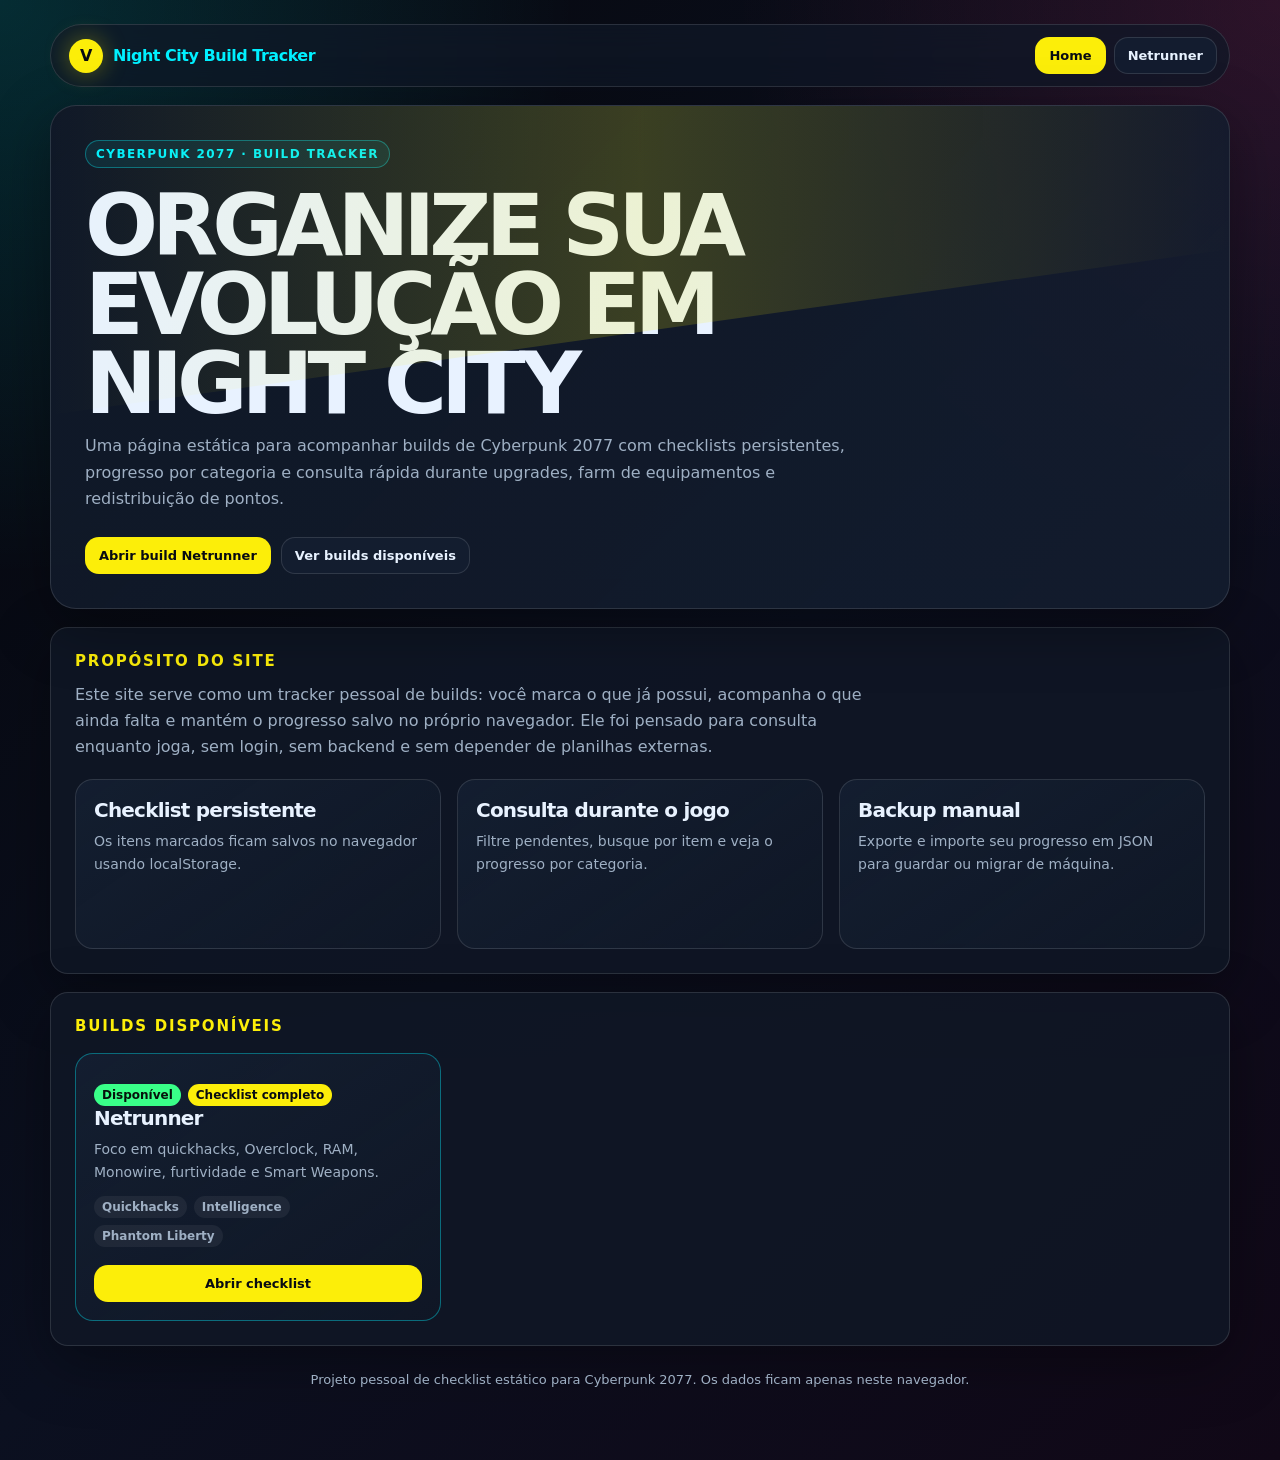
==== commit d3eab7fa: "add homepage" ====
--- a/index.html
+++ b/index.html
@@ -1,783 +1,123 @@
 <!doctype html>
+<html lang="pt-BR">
+  <head>
+    <meta charset="utf-8" />
+    <meta name="viewport" content="width=device-width, initial-scale=1" />
+    <title>Cyberpunk 2077 — Build Tracker</title>
+    <link rel="stylesheet" href="./assets/styles.css" />
+  </head>
+  <body>
+    <main class="app">
+      <header class="topbar">
+        <a class="brand" href="./index.html">
+          <span class="brand-mark">V</span>
+          <span>Night City Build Tracker</span>
+        </a>
+        <nav class="nav-actions" aria-label="Navegação principal">
+          <a class="button primary" href="./index.html">Home</a>
+          <a class="button" href="./builds/netrunner.html">Netrunner</a>
+        </nav>
+      </header>
 
-<html lang="pt-BR">
-<head>
-  <meta charset="utf-8" />
-  <meta name="viewport" content="width=device-width, initial-scale=1" />
-  <title>Cyberpunk 2077 — Checklist Build Netrunner</title>
-  <style>
-    :root {
-      --bg: #080b12;
-      --panel: #101827;
-      --panel-2: #141f31;
-      --text: #e8f2ff;
-      --muted: #9fb0c4;
-      --line: rgba(255, 255, 255, 0.12);
-      --neon: #fcee09;
-      --cyan: #00f0ff;
-      --pink: #ff2a6d;
-      --green: #39ff88;
-      --danger: #ff4d4d;
-      --shadow: 0 18px 60px rgba(0, 0, 0, 0.35);
-      --radius: 18px;
-    }* { box-sizing: border-box; }
+      <section class="hero">
+        <div class="kicker">Cyberpunk 2077 · Build Tracker</div>
+        <h1>Organize sua evolução em Night City</h1>
+        <p>
+          Uma página estática para acompanhar builds de Cyberpunk 2077 com
+          checklists persistentes, progresso por categoria e consulta rápida
+          durante upgrades, farm de equipamentos e redistribuição de pontos.
+        </p>
+        <div class="hero-actions">
+          <a class="button primary" href="./builds/netrunner.html"
+            >Abrir build Netrunner</a
+          >
+          <a class="button" href="#builds">Ver builds disponíveis</a>
+        </div>
+      </section>
 
-body {
-  margin: 0;
-  min-height: 100vh;
-  font-family: Inter, ui-sans-serif, system-ui, -apple-system, BlinkMacSystemFont, "Segoe UI", sans-serif;
-  color: var(--text);
-  background:
-    radial-gradient(circle at top left, rgba(0, 240, 255, 0.16), transparent 36rem),
-    radial-gradient(circle at top right, rgba(255, 42, 109, 0.14), transparent 34rem),
-    linear-gradient(135deg, #06070c 0%, #0b1020 52%, #110817 100%);
-}
+      <section class="home-section">
+        <h2>Propósito do site</h2>
+        <p>
+          Este site serve como um tracker pessoal de builds: você marca o que já
+          possui, acompanha o que ainda falta e mantém o progresso salvo no
+          próprio navegador. Ele foi pensado para consulta enquanto joga, sem
+          login, sem backend e sem depender de planilhas externas.
+        </p>
+        <div class="home-grid">
+          <article class="feature-card">
+            <strong>Checklist persistente</strong>
+            <p>
+              Os itens marcados ficam salvos no navegador usando localStorage.
+            </p>
+          </article>
+          <article class="feature-card">
+            <strong>Consulta durante o jogo</strong>
+            <p>
+              Filtre pendentes, busque por item e veja o progresso por
+              categoria.
+            </p>
+          </article>
+          <article class="feature-card">
+            <strong>Backup manual</strong>
+            <p>
+              Exporte e importe seu progresso em JSON para guardar ou migrar de
+              máquina.
+            </p>
+          </article>
+        </div>
+      </section>
 
-a { color: var(--cyan); }
+      <section id="builds" class="home-section">
+        <h2>Builds disponíveis</h2>
+        <div class="home-grid">
+          <article class="build-card available">
+            <div>
+              <div class="tag-row">
+                <span class="tag success">Disponível</span
+                ><span class="tag priority">Checklist completo</span>
+              </div>
+              <h3>Netrunner</h3>
+              <p>
+                Foco em quickhacks, Overclock, RAM, Monowire, furtividade e
+                Smart Weapons.
+              </p>
+              <div class="tag-row">
+                <span class="tag">Quickhacks</span>
+                <span class="tag">Intelligence</span>
+                <span class="tag">Phantom Liberty</span>
+              </div>
+            </div>
+            <a class="button primary" href="./builds/netrunner.html"
+              >Abrir checklist</a
+            >
+          </article>
 
-.app {
-  width: min(1180px, calc(100% - 32px));
-  margin: 0 auto;
-  padding: 32px 0 56px;
-}
+          <!-- <article class="build-card locked">
+          <div>
+            <div class="tag-row"><span class="tag soon">Planejada</span></div>
+            <h3>Solo / Berserk</h3>
+            <p>Espaço reservado para uma build focada em Body, resistência, armas pesadas e combate direto.</p>
+            <div class="tag-row"><span class="tag">Body</span><span class="tag">Shotguns</span><span class="tag">Melee</span></div>
+          </div>
+          <button type="button" disabled>Em breve</button>
+        </article>
 
-.hero {
-  position: relative;
-  overflow: hidden;
-  padding: 28px;
-  border: 1px solid var(--line);
-  border-radius: 26px;
-  background: linear-gradient(135deg, rgba(16, 24, 39, 0.96), rgba(20, 31, 49, 0.8));
-  box-shadow: var(--shadow);
-}
+        <article class="build-card locked">
+          <div>
+            <div class="tag-row"><span class="tag soon">Planejada</span></div>
+            <h3>Shinobi / Sandevistan</h3>
+            <p>Espaço reservado para uma build de Reflexes, katanas, mobilidade, crítico e Sandevistan.</p>
+            <div class="tag-row"><span class="tag">Reflexes</span><span class="tag">Katana</span><span class="tag">Speed</span></div>
+          </div>
+          <button type="button" disabled>Em breve</button>
+        </article> -->
+        </div>
+      </section>
 
-.hero::before {
-  content: "";
-  position: absolute;
-  inset: -2px;
-  pointer-events: none;
-  background: linear-gradient(90deg, transparent, rgba(252, 238, 9, 0.18), transparent);
-  transform: skewY(-8deg) translateY(-55%);
-}
-
-.kicker {
-  display: inline-flex;
-  align-items: center;
-  gap: 8px;
-  padding: 6px 10px;
-  border: 1px solid rgba(0, 240, 255, 0.35);
-  border-radius: 999px;
-  color: var(--cyan);
-  background: rgba(0, 240, 255, 0.08);
-  font-size: 12px;
-  font-weight: 700;
-  letter-spacing: 0.12em;
-  text-transform: uppercase;
-}
-
-h1 {
-  margin: 18px 0 8px;
-  max-width: 820px;
-  font-size: clamp(34px, 6vw, 72px);
-  line-height: 0.95;
-  letter-spacing: -0.06em;
-  text-transform: uppercase;
-}
-
-.hero p {
-  max-width: 760px;
-  margin: 0;
-  color: var(--muted);
-  font-size: 16px;
-  line-height: 1.65;
-}
-
-.toolbar {
-  display: grid;
-  grid-template-columns: 1fr auto;
-  gap: 14px;
-  margin: 22px 0;
-  align-items: center;
-}
-
-.search-wrap {
-  display: flex;
-  gap: 10px;
-  align-items: center;
-  padding: 10px 12px;
-  border: 1px solid var(--line);
-  border-radius: var(--radius);
-  background: rgba(16, 24, 39, 0.78);
-}
-
-.search-wrap input {
-  width: 100%;
-  border: 0;
-  outline: none;
-  color: var(--text);
-  background: transparent;
-  font-size: 15px;
-}
-
-.actions {
-  display: flex;
-  flex-wrap: wrap;
-  gap: 10px;
-  justify-content: flex-end;
-}
-
-button, .file-label {
-  border: 1px solid var(--line);
-  border-radius: 14px;
-  padding: 10px 13px;
-  color: var(--text);
-  background: rgba(20, 31, 49, 0.86);
-  cursor: pointer;
-  font-weight: 700;
-  font-size: 13px;
-  transition: transform 0.15s ease, border-color 0.15s ease, background 0.15s ease;
-}
-
-button:hover, .file-label:hover {
-  transform: translateY(-1px);
-  border-color: rgba(0, 240, 255, 0.55);
-  background: rgba(0, 240, 255, 0.08);
-}
-
-button.danger:hover {
-  border-color: rgba(255, 77, 77, 0.7);
-  background: rgba(255, 77, 77, 0.1);
-}
-
-input[type="file"] { display: none; }
-
-.stats {
-  display: grid;
-  grid-template-columns: repeat(4, 1fr);
-  gap: 14px;
-  margin-bottom: 22px;
-}
-
-.stat {
-  padding: 18px;
-  border: 1px solid var(--line);
-  border-radius: var(--radius);
-  background: rgba(16, 24, 39, 0.72);
-}
-
-.stat strong {
-  display: block;
-  font-size: 28px;
-  letter-spacing: -0.04em;
-}
-
-.stat span {
-  color: var(--muted);
-  font-size: 13px;
-}
-
-.progress {
-  height: 12px;
-  overflow: hidden;
-  border-radius: 999px;
-  background: rgba(255, 255, 255, 0.08);
-  border: 1px solid var(--line);
-}
-
-.progress > div {
-  height: 100%;
-  width: 0%;
-  border-radius: 999px;
-  background: linear-gradient(90deg, var(--cyan), var(--green), var(--neon));
-  transition: width 0.22s ease;
-}
-
-.layout {
-  display: grid;
-  grid-template-columns: 280px 1fr;
-  gap: 18px;
-  align-items: start;
-}
-
-.sidebar {
-  position: sticky;
-  top: 16px;
-  padding: 16px;
-  border: 1px solid var(--line);
-  border-radius: var(--radius);
-  background: rgba(16, 24, 39, 0.82);
-}
-
-.sidebar h2, .panel h2 {
-  margin: 0 0 12px;
-  font-size: 15px;
-  color: var(--neon);
-  text-transform: uppercase;
-  letter-spacing: 0.12em;
-}
-
-.tabs {
-  display: grid;
-  gap: 8px;
-}
-
-.tab {
-  display: flex;
-  align-items: center;
-  justify-content: space-between;
-  gap: 10px;
-  width: 100%;
-  text-align: left;
-}
-
-.tab.active {
-  border-color: rgba(252, 238, 9, 0.7);
-  background: rgba(252, 238, 9, 0.1);
-}
-
-.tab small {
-  color: var(--muted);
-  font-weight: 800;
-}
-
-.content {
-  display: grid;
-  gap: 18px;
-}
-
-.panel {
-  border: 1px solid var(--line);
-  border-radius: var(--radius);
-  background: rgba(16, 24, 39, 0.82);
-  overflow: hidden;
-  box-shadow: 0 12px 34px rgba(0, 0, 0, 0.18);
-}
-
-.panel-header {
-  display: flex;
-  align-items: center;
-  justify-content: space-between;
-  gap: 14px;
-  padding: 18px;
-  border-bottom: 1px solid var(--line);
-  background: linear-gradient(90deg, rgba(0, 240, 255, 0.08), transparent);
-}
-
-.panel-header p {
-  margin: 4px 0 0;
-  color: var(--muted);
-  font-size: 13px;
-  line-height: 1.5;
-}
-
-.item-list {
-  display: grid;
-  gap: 1px;
-  background: var(--line);
-}
-
-.item {
-  display: grid;
-  grid-template-columns: auto 1fr auto;
-  gap: 12px;
-  align-items: start;
-  padding: 14px 16px;
-  background: rgba(16, 24, 39, 0.98);
-}
-
-.item input[type="checkbox"] {
-  width: 19px;
-  height: 19px;
-  margin-top: 2px;
-  accent-color: var(--cyan);
-  cursor: pointer;
-}
-
-.item-title {
-  font-weight: 800;
-  letter-spacing: -0.01em;
-}
-
-.item-meta {
-  display: flex;
-  flex-wrap: wrap;
-  gap: 7px;
-  margin-top: 7px;
-}
-
-.tag {
-  display: inline-flex;
-  align-items: center;
-  padding: 4px 8px;
-  border-radius: 999px;
-  color: var(--muted);
-  background: rgba(255, 255, 255, 0.06);
-  font-size: 12px;
-  font-weight: 700;
-}
-
-.tag.priority { color: #080b12; background: var(--neon); }
-.tag.optional { color: var(--text); background: rgba(255, 42, 109, 0.22); }
-
-.item-note {
-  margin-top: 8px;
-  color: var(--muted);
-  font-size: 13px;
-  line-height: 1.5;
-}
-
-.item.done .item-title {
-  color: var(--green);
-  text-decoration: line-through;
-  text-decoration-thickness: 2px;
-  text-decoration-color: rgba(57, 255, 136, 0.55);
-}
-
-.empty {
-  padding: 28px;
-  color: var(--muted);
-  text-align: center;
-  background: rgba(16, 24, 39, 0.98);
-}
-
-.footer {
-  margin-top: 24px;
-  color: var(--muted);
-  font-size: 13px;
-  line-height: 1.6;
-  text-align: center;
-}
-
-@media (max-width: 880px) {
-  .toolbar, .layout { grid-template-columns: 1fr; }
-  .actions { justify-content: stretch; }
-  .actions > * { flex: 1; text-align: center; }
-  .stats { grid-template-columns: repeat(2, 1fr); }
-  .sidebar { position: static; }
-}
-
-@media (max-width: 560px) {
-  .app { width: min(100% - 20px, 1180px); padding-top: 16px; }
-  .hero { padding: 22px; }
-  .stats { grid-template-columns: 1fr; }
-  .item { grid-template-columns: auto 1fr; }
-  .item > button { grid-column: 2; justify-self: start; }
-}
-
-  </style>
-</head>
-<body>
-  <main class="app">
-    <section class="hero">
-      <div class="kicker">Cyberpunk 2077 · Netrunner Checklist</div>
-      <h1>Build Netrunner</h1>
-      <p>
-        Checklist local para acompanhar atributos, perks, cyberwares, quickhacks e armas da build.
-        O progresso fica salvo automaticamente neste navegador usando <strong>localStorage</strong>.
+      <p class="footer">
+        Projeto pessoal de checklist estático para Cyberpunk 2077. Os dados
+        ficam apenas neste navegador.
       </p>
-    </section><section class="toolbar" aria-label="Ferramentas">
-  <label class="search-wrap" aria-label="Buscar item">
-    <span>⌕</span>
-    <input id="searchInput" type="search" placeholder="Buscar por item, categoria, tag ou observação..." autocomplete="off" />
-  </label>
-  <div class="actions">
-    <button id="togglePendingBtn" type="button">Mostrar pendentes</button>
-    <button id="exportBtn" type="button">Exportar progresso</button>
-    <label class="file-label" for="importInput">Importar</label>
-    <input id="importInput" type="file" accept="application/json" />
-    <button id="resetBtn" class="danger" type="button">Resetar</button>
-  </div>
-</section>
-
-<section class="stats" aria-label="Resumo de progresso">
-  <div class="stat"><strong id="totalDone">0/0</strong><span>Itens concluídos</span></div>
-  <div class="stat"><strong id="percentDone">0%</strong><span>Progresso total</span></div>
-  <div class="stat"><strong id="pendingCount">0</strong><span>Pendentes</span></div>
-  <div class="stat"><div class="progress" aria-label="Barra de progresso"><div id="progressBar"></div></div><span>Salvo automaticamente</span></div>
-</section>
-
-<section class="layout">
-  <aside class="sidebar">
-    <h2>Categorias</h2>
-    <div id="tabs" class="tabs"></div>
-  </aside>
-  <section id="content" class="content"></section>
-</section>
-
-<p class="footer">
-  Baseado na build Netrunner / Quickhack da Game8. Esta página é estática e não envia dados para nenhum servidor.
-</p>
-
-  </main>  <script>
-    const STORAGE_KEY = "cyberpunk-netrunner-checklist-v1";
-
-    const categories = [
-      {
-        id: "attributes",
-        title: "Atributos",
-        description: "Alvos de atributo para a build, incluindo a progressão com Phantom Liberty.",
-        items: [
-          { id: "attr-int-20", name: "Intelligence 20", tags: ["principal", "nível 50/60"], note: "Prioridade máxima: RAM, quickhacks e Monowire." },
-          { id: "attr-tech-15", name: "Technical Ability 15", tags: ["principal", "cyberware"], note: "Aumenta suporte de cyberware, dano e recuperação de RAM." },
-          { id: "attr-reflex-15", name: "Reflexes 15", tags: ["mobilidade"], note: "Dash e Air Dash para reposicionar." },
-          { id: "attr-cool-15", name: "Cool 15", tags: ["stealth"], note: "Ninjutsu e furtividade." },
-          { id: "attr-body-16", name: "Body 16", tags: ["Phantom Liberty", "sobrevivência"], note: "Pontos extras do nível 60 para vida e Adrenaline Rush." }
-        ]
-      },
-      {
-        id: "intelligence-perks",
-        title: "Perks · Intelligence",
-        description: "Núcleo da build: quickhack queue, Overclock, combos e suporte para Smart Weapons.",
-        items: [
-          { id: "perk-optimization", name: "Optimization", tags: ["1 pt"] },
-          { id: "perk-proximate-propagation", name: "Proximate Propagation", tags: ["secundário"] },
-          { id: "perk-encryption", name: "Encryption", tags: ["secundário"] },
-          { id: "perk-subordination", name: "Subordination", tags: ["secundário"] },
-          { id: "perk-eye-in-the-sky", name: "Eye in the Sky", tags: ["1 pt"] },
-          { id: "perk-forcekill-cypher", name: "Forcekill Cypher", tags: ["secundário"] },
-          { id: "perk-warning-explosion-hazard", name: "Warning: Explosion Hazard", tags: ["secundário"] },
-          { id: "perk-hack-queue", name: "Hack Queue", tags: ["2 pt", "prioridade"] },
-          { id: "perk-feedback-loop", name: "Feedback Loop", tags: ["secundário"] },
-          { id: "perk-data-recycler", name: "Data Recycler", tags: ["secundário"] },
-          { id: "perk-copy-paste", name: "Copy-Paste", tags: ["secundário"] },
-          { id: "perk-counter-a-hack", name: "Counter-A-Hack", tags: ["secundário"] },
-          { id: "perk-embedded-exploit", name: "Embedded Exploit", tags: ["2 pt", "prioridade"] },
-          { id: "perk-shadowrunner", name: "Shadowrunner", tags: ["secundário"] },
-          { id: "perk-icepick", name: "Icepick", tags: ["secundário"] },
-          { id: "perk-system-overwhelm", name: "System Overwhelm", tags: ["secundário"] },
-          { id: "perk-speculation", name: "Speculation", tags: ["secundário"] },
-          { id: "perk-siphon", name: "Siphon", tags: ["Monowire"] },
-          { id: "perk-acquisition-specialist", name: "Acquisition Specialist", tags: ["2 pt", "Smart Weapons"] },
-          { id: "perk-precision-subroutines", name: "Precision Subroutines", tags: ["secundário"] },
-          { id: "perk-no-escape", name: "No Escape", tags: ["secundário"] },
-          { id: "perk-target-lock-transfer", name: "Target Lock Transfer", tags: ["3 pt", "Smart Weapons"] },
-          { id: "perk-targeting-prism", name: "Targeting Prism", tags: ["secundário"] },
-          { id: "perk-terminal-velocity", name: "Terminal Velocity", tags: ["secundário"] },
-          { id: "perk-overclock", name: "Overclock", tags: ["3 pt", "prioridade"] },
-          { id: "perk-power-surge", name: "Power Surge", tags: ["secundário"] },
-          { id: "perk-race-against-mind", name: "Race Against Mind", tags: ["secundário"] },
-          { id: "perk-sublimation", name: "Sublimation", tags: ["secundário"] },
-          { id: "perk-queue-acceleration", name: "Queue Acceleration", tags: ["3 pt", "prioridade"] },
-          { id: "perk-queue-hack-root", name: "Queue Hack_Root", tags: ["secundário"] },
-          { id: "perk-queue-prioritization", name: "Queue Prioritization", tags: ["secundário"] },
-          { id: "perk-finisher-live-wire", name: "Finisher: Live Wire", tags: ["Monowire"] },
-          { id: "perk-queue-mastery", name: "Queue Mastery", tags: ["final", "prioridade"] },
-          { id: "perk-spillover", name: "Spillover", tags: ["final"] },
-          { id: "perk-smart-synergy", name: "Smart Synergy", tags: ["final", "Smart Weapons"] },
-          { id: "perk-blood-daemon", name: "Blood Daemon", tags: ["cross-branch"] },
-          { id: "perk-recirculation", name: "Recirculation", tags: ["cross-branch", "RAM"] },
-          { id: "perk-carhacker", name: "Carhacker", tags: ["veículo"] }
-        ]
-      },
-      {
-        id: "other-perks",
-        title: "Perks · Outros atributos",
-        description: "Perks complementares de Technical Ability, Reflexes, Cool e Body.",
-        items: [
-          { id: "perk-glutton-for-war", name: "Glutton for War", tags: ["Technical", "1 pt"] },
-          { id: "perk-all-things-cyber", name: "All Things Cyber", tags: ["Technical", "2 pt", "prioridade"] },
-          { id: "perk-renaissance-punk", name: "Renaissance Punk", tags: ["Technical"] },
-          { id: "perk-driver-update", name: "Driver Update", tags: ["Technical"] },
-          { id: "perk-chipware-connoisseur", name: "Chipware Connoisseur", tags: ["Technical"] },
-          { id: "perk-license-to-chrome", name: "License to Chrome", tags: ["Technical", "3 pt", "prioridade"] },
-          { id: "perk-extended-warranty", name: "Extended Warranty", tags: ["Technical"] },
-          { id: "perk-gearhead", name: "Gearhead", tags: ["Technical", "veículo"] },
-          { id: "perk-slippery", name: "Slippery", tags: ["Reflexes", "1 pt"] },
-          { id: "perk-dash", name: "Dash", tags: ["Reflexes", "2 pt", "mobilidade"] },
-          { id: "perk-air-dash", name: "Air Dash", tags: ["Reflexes", "3 pt", "mobilidade"] },
-          { id: "perk-stuntjock", name: "Stuntjock", tags: ["Reflexes", "veículo"] },
-          { id: "perk-feline-footwork", name: "Feline Footwork", tags: ["Cool", "1 pt"] },
-          { id: "perk-ninjutsu", name: "Ninjutsu", tags: ["Cool", "3 pt", "stealth"] },
-          { id: "perk-shinobi-sprint", name: "Shinobi Sprint", tags: ["Cool", "opcional sem DLC"] },
-          { id: "perk-creeping-death", name: "Creeping Death", tags: ["Cool", "stealth"] },
-          { id: "perk-vanishing-act", name: "Vanishing Act", tags: ["Cool", "opcional sem DLC"] },
-          { id: "perk-painkiller", name: "Painkiller", tags: ["Body", "1 pt"] },
-          { id: "perk-comeback-kid", name: "Comeback Kid", tags: ["Body", "opcional sem DLC"] },
-          { id: "perk-adrenaline-rush", name: "Adrenaline Rush", tags: ["Body", "3 pt", "Phantom Liberty"] },
-          { id: "perk-juggernaut", name: "Juggernaut", tags: ["Body", "Phantom Liberty"] },
-          { id: "perk-unstoppable-force", name: "Unstoppable Force", tags: ["Body", "Phantom Liberty"] },
-          { id: "perk-calm-mind", name: "Calm Mind", tags: ["Body", "Phantom Liberty"] },
-          { id: "perk-fury-road", name: "Fury Road", tags: ["opcional sem DLC"] }
-        ]
-      },
-      {
-        id: "relic",
-        title: "Relic · Phantom Liberty",
-        description: "Prioridade da árvore Relic para quem tem a expansão Phantom Liberty.",
-        items: [
-          { id: "relic-jailbreak", name: "Jailbreak", tags: ["1º", "Monowire", "DLC"], note: "Libera slot adicional de quickhack no Monowire." },
-          { id: "relic-data-tunneling", name: "Data Tunneling", tags: ["1º branch", "Monowire", "DLC"], note: "Espalha o quickhack do Monowire para outros inimigos." },
-          { id: "relic-emergency-cloaking", name: "Emergency Cloaking", tags: ["2º", "DLC"] },
-          { id: "relic-sensory-protocol", name: "Sensory Protocol", tags: ["2º branch", "DLC"] },
-          { id: "relic-vulnerability-analytics", name: "Vulnerability Analytics", tags: ["3º", "DLC"] },
-          { id: "relic-machine-learning", name: "Machine Learning", tags: ["3º branch", "DLC"] }
-        ]
-      },
-      {
-        id: "cyberware",
-        title: "Cyberwares",
-        description: "Cyberwares recomendados por slot para RAM, furtividade, sobrevivência e Monowire.",
-        items: [
-          { id: "cw-tetratronic-rippler", name: "Tetratronic Rippler MK.5", tags: ["Operating System", "prioridade"], note: "+5 RAM e sinergia com Overclock e quickhack queue." },
-          { id: "cw-thermal-monowire", name: "Thermal Monowire", tags: ["Arms", "Monowire"], note: "Opção recomendada para recuperar RAM e finalizar inimigos." },
-          { id: "cw-kiroshi-sentry", name: "Kiroshi \"Sentry\" Optics", tags: ["Face"] },
-          { id: "cw-microgenerator", name: "Microgenerator", tags: ["Hands"] },
-          { id: "cw-smart-link", name: "Smart Link", tags: ["Hands", "alternativa", "Smart Weapons"], note: "Use se seu foco for Smart Weapons." },
-          { id: "cw-adrenaline-booster", name: "Adrenaline Booster", tags: ["Circulatory"] },
-          { id: "cw-heal-on-kill", name: "Heal-on-Kill", tags: ["Circulatory", "prioridade"], note: "Ajuda a sobreviver durante Overclock." },
-          { id: "cw-microrotors", name: "Microrotors", tags: ["Circulatory", "Monowire"] },
-          { id: "cw-reinforced-tendons", name: "Reinforced Tendons", tags: ["Legs", "mobilidade"], note: "Double jump para reposicionar." },
-          { id: "cw-lynx-paws", name: "Lynx Paws", tags: ["Legs", "alternativa", "stealth"], note: "Alternativa mais furtiva." },
-          { id: "cw-ram-upgrade", name: "RAM Upgrade", tags: ["Frontal Cortex", "RAM"] },
-          { id: "cw-ex-disk", name: "Ex-Disk", tags: ["Frontal Cortex", "RAM", "prioridade"] },
-          { id: "cw-camillo-ram-manager", name: "Camillo RAM Manager", tags: ["Frontal Cortex", "RAM"] },
-          { id: "cw-bioconductor", name: "Bioconductor", tags: ["Frontal Cortex", "alternativa"], note: "Mais dano de quickhack, mas reduz RAM máxima." },
-          { id: "cw-dense-marrow", name: "Dense Marrow", tags: ["Skeleton", "Monowire"] },
-          { id: "cw-ram-recoup", name: "RAM Recoup", tags: ["Skeleton", "RAM"] },
-          { id: "cw-feen-x", name: "Feen-X", tags: ["Skeleton", "RAM regen"] },
-          { id: "cw-kerenzikov", name: "Kerenzikov", tags: ["Nervous System"] },
-          { id: "cw-synaptic-accelerator", name: "Synaptic Accelerator", tags: ["Nervous System", "stealth"] },
-          { id: "cw-subdermal-armor", name: "Subdermal Armor", tags: ["Integumentary"] },
-          { id: "cw-pain-editor", name: "Pain Editor", tags: ["Integumentary"] },
-          { id: "cw-optical-camo", name: "Optical Camo", tags: ["Integumentary", "stealth", "prioridade"] }
-        ]
-      },
-      {
-        id: "quickhacks",
-        title: "Quickhacks",
-        description: "Quickhacks centrais e combos principais da build.",
-        items: [
-          { id: "qh-memory-wipe", name: "Memory Wipe", tags: ["Covert", "iniciar combo"], note: "Quickhacks na sequência ficam sem rastreamento." },
-          { id: "qh-contagion", name: "Contagion", tags: ["Combat", "combo"], note: "Use antes de Overheat para explodir grupos." },
-          { id: "qh-overheat", name: "Overheat", tags: ["Combat", "combo"], note: "Detona Contagion e aplica dano térmico." },
-          { id: "qh-cyberware-malfunction", name: "Cyberware Malfunction", tags: ["Control", "combo"], note: "Empilha vulnerabilidade e prepara Short Circuit." },
-          { id: "qh-short-circuit", name: "Short Circuit", tags: ["Combat", "combo"], note: "Escala dano com stacks de Cyberware Malfunction." }
-        ]
-      },
-      {
-        id: "weapons",
-        title: "Armas",
-        description: "Armas de suporte; o dano principal da build vem dos quickhacks.",
-        items: [
-          { id: "wp-genjiroh", name: "Genjiroh", tags: ["Base game", "Smart Weapon"] },
-          { id: "wp-prototype-shingen-mark-v", name: "Prototype: Shingen Mark V", tags: ["Base game", "Smart Weapon"] },
-          { id: "wp-crimestopper", name: "Crimestopper", tags: ["Phantom Liberty", "Smart Pistol"] },
-          { id: "wp-pizdets", name: "Pizdets", tags: ["Phantom Liberty", "Smart SMG"] },
-          { id: "wp-hercules-3ax", name: "Hercules 3AX", tags: ["Phantom Liberty", "Smart Assault Rifle"] }
-        ]
-      },
-      {
-        id: "playstyle",
-        title: "Roteiro de uso",
-        description: "Lembretes rápidos para jogar com a build.",
-        items: [
-          { id: "play-stealth", name: "Evitar combate direto", tags: ["prioridade"], note: "A build brilha derrubando grupos antes de ser detectado." },
-          { id: "play-overclock", name: "Ativar Overclock antes dos uploads pesados", tags: ["RAM", "prioridade"] },
-          { id: "play-combo-contagion-overheat", name: "Combo: Contagion → Overheat", tags: ["grupo"] },
-          { id: "play-combo-malfunction-short", name: "Combo: Cyberware Malfunction → Short Circuit", tags: ["alvo forte"] },
-          { id: "play-monowire-ram", name: "Usar Monowire para acelerar recuperação de RAM", tags: ["Monowire"] },
-          { id: "play-smart-finish", name: "Finalizar sobreviventes com Smart Weapon", tags: ["Smart Weapons"] }
-        ]
-      }
-    ];
-
-    let state = loadState();
-    let currentCategory = "all";
-    let onlyPending = false;
-
-    const allItems = () => categories.flatMap(category => category.items.map(item => ({ ...item, categoryId: category.id, categoryTitle: category.title })));
-
-    function loadState() {
-      try {
-        const raw = localStorage.getItem(STORAGE_KEY);
-        return raw ? JSON.parse(raw) : { checked: {}, updatedAt: null };
-      } catch {
-        return { checked: {}, updatedAt: null };
-      }
-    }
-
-    function saveState() {
-      state.updatedAt = new Date().toISOString();
-      localStorage.setItem(STORAGE_KEY, JSON.stringify(state));
-    }
-
-    function isDone(id) {
-      return Boolean(state.checked[id]);
-    }
-
-    function setDone(id, done) {
-      state.checked[id] = done;
-      saveState();
-      render();
-    }
-
-    function getVisibleItems(category) {
-      const query = document.getElementById("searchInput").value.trim().toLowerCase();
-      return category.items.filter(item => {
-        const text = [category.title, item.name, item.note || "", ...(item.tags || [])].join(" ").toLowerCase();
-        const matchesQuery = !query || text.includes(query);
-        const matchesPending = !onlyPending || !isDone(item.id);
-        return matchesQuery && matchesPending;
-      });
-    }
-
-    function categoryProgress(category) {
-      const total = category.items.length;
-      const done = category.items.filter(item => isDone(item.id)).length;
-      return { total, done, percent: total ? Math.round((done / total) * 100) : 0 };
-    }
-
-    function renderTabs() {
-      const tabs = document.getElementById("tabs");
-      const total = allItems().length;
-      const done = allItems().filter(item => isDone(item.id)).length;
-      const rows = [{ id: "all", title: "Tudo", done, total }, ...categories.map(category => ({ id: category.id, title: category.title, ...categoryProgress(category) }))];
-
-      tabs.innerHTML = rows.map(row => `
-        <button class="tab ${currentCategory === row.id ? "active" : ""}" type="button" data-tab="${row.id}">
-          <span>${escapeHtml(row.title)}</span>
-          <small>${row.done}/${row.total}</small>
-        </button>
-      `).join("");
-
-      tabs.querySelectorAll("button").forEach(button => {
-        button.addEventListener("click", () => {
-          currentCategory = button.dataset.tab;
-          render();
-        });
-      });
-    }
-
-    function renderContent() {
-      const content = document.getElementById("content");
-      const visibleCategories = currentCategory === "all" ? categories : categories.filter(category => category.id === currentCategory);
-
-      content.innerHTML = visibleCategories.map(category => {
-        const items = getVisibleItems(category);
-        const progress = categoryProgress(category);
-        return `
-          <article class="panel">
-            <div class="panel-header">
-              <div>
-                <h2>${escapeHtml(category.title)}</h2>
-                <p>${escapeHtml(category.description)}</p>
-              </div>
-              <div class="tag priority">${progress.done}/${progress.total} · ${progress.percent}%</div>
-            </div>
-            <div class="item-list">
-              ${items.length ? items.map(itemTemplate).join("") : `<div class="empty">Nenhum item encontrado nesta categoria.</div>`}
-            </div>
-          </article>
-        `;
-      }).join("");
-
-      content.querySelectorAll("input[type='checkbox']").forEach(input => {
-        input.addEventListener("change", event => setDone(event.target.dataset.id, event.target.checked));
-      });
-    }
-
-    function itemTemplate(item) {
-      const done = isDone(item.id);
-      return `
-        <label class="item ${done ? "done" : ""}">
-          <input type="checkbox" data-id="${item.id}" ${done ? "checked" : ""} />
-          <span>
-            <span class="item-title">${escapeHtml(item.name)}</span>
-            <span class="item-meta">
-              ${(item.tags || []).map(tag => `<span class="tag ${tag.toLowerCase().includes("prioridade") ? "priority" : tag.toLowerCase().includes("opcional") || tag.toLowerCase().includes("alternativa") ? "optional" : ""}">${escapeHtml(tag)}</span>`).join("")}
-            </span>
-            ${item.note ? `<span class="item-note">${escapeHtml(item.note)}</span>` : ""}
-          </span>
-          <span class="tag">${done ? "feito" : "pendente"}</span>
-        </label>
-      `;
-    }
-
-    function renderStats() {
-      const items = allItems();
-      const total = items.length;
-      const done = items.filter(item => isDone(item.id)).length;
-      const pending = total - done;
-      const percent = total ? Math.round((done / total) * 100) : 0;
-
-      document.getElementById("totalDone").textContent = `${done}/${total}`;
-      document.getElementById("percentDone").textContent = `${percent}%`;
-      document.getElementById("pendingCount").textContent = pending;
-      document.getElementById("progressBar").style.width = `${percent}%`;
-      document.getElementById("togglePendingBtn").textContent = onlyPending ? "Mostrar todos" : "Mostrar pendentes";
-    }
-
-    function render() {
-      renderStats();
-      renderTabs();
-      renderContent();
-    }
-
-    function escapeHtml(value) {
-      return String(value).replace(/[&<>'"]/g, char => ({
-        "&": "&amp;",
-        "<": "&lt;",
-        ">": "&gt;",
-        "'": "&#039;",
-        '"': "&quot;"
-      }[char]));
-    }
-
-    function exportProgress() {
-      const payload = {
-        app: "cyberpunk-netrunner-checklist",
-        version: 1,
-        exportedAt: new Date().toISOString(),
-        state
-      };
-      const blob = new Blob([JSON.stringify(payload, null, 2)], { type: "application/json" });
-      const url = URL.createObjectURL(blob);
-      const link = document.createElement("a");
-      link.href = url;
-      link.download = "cyberpunk-netrunner-progress.json";
-      link.click();
-      URL.revokeObjectURL(url);
-    }
-
-    function importProgress(file) {
-      const reader = new FileReader();
-      reader.onload = () => {
-        try {
-          const payload = JSON.parse(reader.result);
-          const importedState = payload.state || payload;
-          if (!importedState.checked || typeof importedState.checked !== "object") {
-            throw new Error("Arquivo inválido.");
-          }
-          state = { checked: importedState.checked, updatedAt: new Date().toISOString() };
-          saveState();
-          render();
-          alert("Progresso importado com sucesso.");
-        } catch (error) {
-          alert("Não foi possível importar este arquivo JSON.");
-        }
-      };
-      reader.readAsText(file);
-    }
-
-    document.getElementById("searchInput").addEventListener("input", render);
-    document.getElementById("togglePendingBtn").addEventListener("click", () => {
-      onlyPending = !onlyPending;
-      render();
-    });
-    document.getElementById("exportBtn").addEventListener("click", exportProgress);
-    document.getElementById("importInput").addEventListener("change", event => {
-      const file = event.target.files && event.target.files[0];
-      if (file) importProgress(file);
-      event.target.value = "";
-    });
-    document.getElementById("resetBtn").addEventListener("click", () => {
-      if (confirm("Resetar todo o progresso desta build?")) {
-        state = { checked: {}, updatedAt: new Date().toISOString() };
-        saveState();
-        render();
-      }
-    });
-
-    render();
-  </script></body>
-  </html>
+    </main>
+  </body>
+</html>
--- a/assets/styles.css
+++ b/assets/styles.css
@@ -0,0 +1,476 @@
+:root {
+  --bg: #080b12;
+  --panel: #101827;
+  --panel-2: #141f31;
+  --text: #e8f2ff;
+  --muted: #9fb0c4;
+  --line: rgba(255, 255, 255, 0.12);
+  --neon: #fcee09;
+  --cyan: #00f0ff;
+  --pink: #ff2a6d;
+  --green: #39ff88;
+  --danger: #ff4d4d;
+  --shadow: 0 18px 60px rgba(0, 0, 0, 0.35);
+  --radius: 18px;
+}
+
+* { box-sizing: border-box; }
+
+body {
+  margin: 0;
+  min-height: 100vh;
+  font-family: Inter, ui-sans-serif, system-ui, -apple-system, BlinkMacSystemFont, "Segoe UI", sans-serif;
+  color: var(--text);
+  background:
+    radial-gradient(circle at top left, rgba(0, 240, 255, 0.16), transparent 36rem),
+    radial-gradient(circle at top right, rgba(255, 42, 109, 0.14), transparent 34rem),
+    linear-gradient(135deg, #06070c 0%, #0b1020 52%, #110817 100%);
+}
+
+a { color: var(--cyan); text-decoration: none; }
+
+.app {
+  width: min(1180px, calc(100% - 32px));
+  margin: 0 auto;
+  padding: 24px 0 56px;
+}
+
+.topbar {
+  display: flex;
+  align-items: center;
+  justify-content: space-between;
+  gap: 14px;
+  margin-bottom: 18px;
+  padding: 12px;
+  border: 1px solid var(--line);
+  border-radius: 999px;
+  background: rgba(16, 24, 39, 0.72);
+  backdrop-filter: blur(14px);
+}
+
+.brand {
+  display: flex;
+  align-items: center;
+  gap: 10px;
+  padding-left: 6px;
+  font-weight: 900;
+  letter-spacing: -0.03em;
+}
+
+.brand-mark {
+  display: grid;
+  place-items: center;
+  width: 34px;
+  height: 34px;
+  border-radius: 50%;
+  color: #080b12;
+  background: var(--neon);
+  box-shadow: 0 0 24px rgba(252, 238, 9, 0.35);
+}
+
+.nav-actions {
+  display: flex;
+  gap: 8px;
+  align-items: center;
+}
+
+.hero, .home-section, .panel, .sidebar, .stat {
+  border: 1px solid var(--line);
+  background: rgba(16, 24, 39, 0.82);
+  box-shadow: var(--shadow);
+}
+
+.hero {
+  position: relative;
+  overflow: hidden;
+  padding: 34px;
+  border-radius: 26px;
+  background: linear-gradient(135deg, rgba(16, 24, 39, 0.96), rgba(20, 31, 49, 0.8));
+}
+
+.hero::before {
+  content: "";
+  position: absolute;
+  inset: -2px;
+  pointer-events: none;
+  background: linear-gradient(90deg, transparent, rgba(252, 238, 9, 0.18), transparent);
+  transform: skewY(-8deg) translateY(-55%);
+}
+
+.kicker {
+  display: inline-flex;
+  align-items: center;
+  gap: 8px;
+  padding: 6px 10px;
+  border: 1px solid rgba(0, 240, 255, 0.35);
+  border-radius: 999px;
+  color: var(--cyan);
+  background: rgba(0, 240, 255, 0.08);
+  font-size: 12px;
+  font-weight: 800;
+  letter-spacing: 0.12em;
+  text-transform: uppercase;
+}
+
+h1 {
+  margin: 18px 0 10px;
+  max-width: 880px;
+  font-size: clamp(38px, 7vw, 86px);
+  line-height: 0.92;
+  letter-spacing: -0.07em;
+  text-transform: uppercase;
+}
+
+.hero p, .home-section p {
+  max-width: 790px;
+  margin: 0;
+  color: var(--muted);
+  font-size: 16px;
+  line-height: 1.65;
+}
+
+.hero-actions {
+  display: flex;
+  flex-wrap: wrap;
+  gap: 10px;
+  margin-top: 24px;
+}
+
+.home-grid {
+  display: grid;
+  grid-template-columns: repeat(3, 1fr);
+  gap: 16px;
+  margin-top: 18px;
+}
+
+.home-section {
+  margin-top: 18px;
+  padding: 24px;
+  border-radius: var(--radius);
+}
+
+.home-section h2, .sidebar h2, .panel h2 {
+  margin: 0 0 12px;
+  font-size: 15px;
+  color: var(--neon);
+  text-transform: uppercase;
+  letter-spacing: 0.12em;
+}
+
+.feature-card, .build-card {
+  min-height: 170px;
+  padding: 18px;
+  border: 1px solid var(--line);
+  border-radius: var(--radius);
+  background: linear-gradient(145deg, rgba(20, 31, 49, 0.92), rgba(16, 24, 39, 0.72));
+}
+
+.feature-card strong, .build-card h3 {
+  display: block;
+  margin: 0 0 8px;
+  font-size: 20px;
+  letter-spacing: -0.04em;
+}
+
+.feature-card p, .build-card p {
+  margin: 0;
+  font-size: 14px;
+}
+
+.build-card {
+  display: flex;
+  flex-direction: column;
+  justify-content: space-between;
+  gap: 18px;
+  min-height: 230px;
+}
+
+.build-card.available { border-color: rgba(0, 240, 255, 0.38); }
+.build-card.locked { opacity: 0.72; }
+
+.tag-row {
+  display: flex;
+  flex-wrap: wrap;
+  gap: 7px;
+  margin-top: 12px;
+}
+
+.toolbar {
+  display: grid;
+  grid-template-columns: 1fr auto;
+  gap: 14px;
+  margin: 22px 0;
+  align-items: center;
+}
+
+.search-wrap {
+  display: flex;
+  gap: 10px;
+  align-items: center;
+  padding: 10px 12px;
+  border: 1px solid var(--line);
+  border-radius: var(--radius);
+  background: rgba(16, 24, 39, 0.78);
+}
+
+.search-wrap input {
+  width: 100%;
+  border: 0;
+  outline: none;
+  color: var(--text);
+  background: transparent;
+  font-size: 15px;
+}
+
+.actions {
+  display: flex;
+  flex-wrap: wrap;
+  gap: 10px;
+  justify-content: flex-end;
+}
+
+button, .button, .file-label {
+  display: inline-flex;
+  align-items: center;
+  justify-content: center;
+  border: 1px solid var(--line);
+  border-radius: 14px;
+  padding: 10px 13px;
+  color: var(--text);
+  background: rgba(20, 31, 49, 0.86);
+  cursor: pointer;
+  font-weight: 800;
+  font-size: 13px;
+  transition: transform 0.15s ease, border-color 0.15s ease, background 0.15s ease;
+}
+
+button:hover, .button:hover, .file-label:hover {
+  transform: translateY(-1px);
+  border-color: rgba(0, 240, 255, 0.55);
+  background: rgba(0, 240, 255, 0.08);
+}
+
+.primary {
+  color: #080b12;
+  border-color: rgba(252, 238, 9, 0.7);
+  background: var(--neon);
+}
+
+.primary:hover { background: #fff65f; }
+
+button.danger:hover {
+  border-color: rgba(255, 77, 77, 0.7);
+  background: rgba(255, 77, 77, 0.1);
+}
+
+button:disabled {
+  cursor: not-allowed;
+  opacity: 0.55;
+  transform: none;
+}
+
+input[type="file"] { display: none; }
+
+.stats {
+  display: grid;
+  grid-template-columns: repeat(4, 1fr);
+  gap: 14px;
+  margin-bottom: 22px;
+}
+
+.stat {
+  padding: 18px;
+  border-radius: var(--radius);
+}
+
+.stat strong {
+  display: block;
+  font-size: 28px;
+  letter-spacing: -0.04em;
+}
+
+.stat span {
+  color: var(--muted);
+  font-size: 13px;
+}
+
+.progress {
+  height: 12px;
+  overflow: hidden;
+  border-radius: 999px;
+  background: rgba(255, 255, 255, 0.08);
+  border: 1px solid var(--line);
+}
+
+.progress > div {
+  height: 100%;
+  width: 0%;
+  border-radius: 999px;
+  background: linear-gradient(90deg, var(--cyan), var(--green), var(--neon));
+  transition: width 0.22s ease;
+}
+
+.layout {
+  display: grid;
+  grid-template-columns: 280px 1fr;
+  gap: 18px;
+  align-items: start;
+}
+
+.sidebar {
+  position: sticky;
+  top: 16px;
+  padding: 16px;
+  border-radius: var(--radius);
+}
+
+.tabs {
+  display: grid;
+  gap: 8px;
+}
+
+.tab {
+  display: flex;
+  align-items: center;
+  justify-content: space-between;
+  gap: 10px;
+  width: 100%;
+  text-align: left;
+}
+
+.tab.active {
+  border-color: rgba(252, 238, 9, 0.7);
+  background: rgba(252, 238, 9, 0.1);
+}
+
+.tab small {
+  color: var(--muted);
+  font-weight: 800;
+}
+
+.content {
+  display: grid;
+  gap: 18px;
+}
+
+.panel {
+  border-radius: var(--radius);
+  overflow: hidden;
+  box-shadow: 0 12px 34px rgba(0, 0, 0, 0.18);
+}
+
+.panel-header {
+  display: flex;
+  align-items: center;
+  justify-content: space-between;
+  gap: 14px;
+  padding: 18px;
+  border-bottom: 1px solid var(--line);
+  background: linear-gradient(90deg, rgba(0, 240, 255, 0.08), transparent);
+}
+
+.panel-header p {
+  margin: 4px 0 0;
+  color: var(--muted);
+  font-size: 13px;
+  line-height: 1.5;
+}
+
+.item-list {
+  display: grid;
+  gap: 1px;
+  background: var(--line);
+}
+
+.item {
+  display: grid;
+  grid-template-columns: auto 1fr auto;
+  gap: 12px;
+  align-items: start;
+  padding: 14px 16px;
+  background: rgba(16, 24, 39, 0.98);
+}
+
+.item input[type="checkbox"] {
+  width: 19px;
+  height: 19px;
+  margin-top: 2px;
+  accent-color: var(--cyan);
+  cursor: pointer;
+}
+
+.item-title {
+  font-weight: 800;
+  letter-spacing: -0.01em;
+}
+
+.item-meta {
+  display: flex;
+  flex-wrap: wrap;
+  gap: 7px;
+  margin-top: 7px;
+}
+
+.tag {
+  display: inline-flex;
+  align-items: center;
+  padding: 4px 8px;
+  border-radius: 999px;
+  color: var(--muted);
+  background: rgba(255, 255, 255, 0.06);
+  font-size: 12px;
+  font-weight: 800;
+}
+
+.tag.priority { color: #080b12; background: var(--neon); }
+.tag.optional { color: var(--text); background: rgba(255, 42, 109, 0.22); }
+.tag.success { color: #06120b; background: var(--green); }
+.tag.soon { color: var(--text); background: rgba(0, 240, 255, 0.16); }
+
+.item-note {
+  margin-top: 8px;
+  color: var(--muted);
+  font-size: 13px;
+  line-height: 1.5;
+}
+
+.item.done .item-title {
+  color: var(--green);
+  text-decoration: line-through;
+  text-decoration-thickness: 2px;
+  text-decoration-color: rgba(57, 255, 136, 0.55);
+}
+
+.empty {
+  padding: 28px;
+  color: var(--muted);
+  text-align: center;
+  background: rgba(16, 24, 39, 0.98);
+}
+
+.footer {
+  margin-top: 24px;
+  color: var(--muted);
+  font-size: 13px;
+  line-height: 1.6;
+  text-align: center;
+}
+
+@media (max-width: 920px) {
+  .toolbar, .layout, .home-grid { grid-template-columns: 1fr; }
+  .actions { justify-content: stretch; }
+  .actions > * { flex: 1; text-align: center; }
+  .stats { grid-template-columns: repeat(2, 1fr); }
+  .sidebar { position: static; }
+  .topbar { border-radius: 22px; align-items: flex-start; flex-direction: column; }
+  .nav-actions { width: 100%; flex-wrap: wrap; }
+  .nav-actions a { flex: 1; }
+}
+
+@media (max-width: 560px) {
+  .app { width: min(100% - 20px, 1180px); padding-top: 12px; }
+  .hero { padding: 22px; }
+  .stats { grid-template-columns: 1fr; }
+  .item { grid-template-columns: auto 1fr; }
+  .item > .tag { grid-column: 2; justify-self: start; }
+}
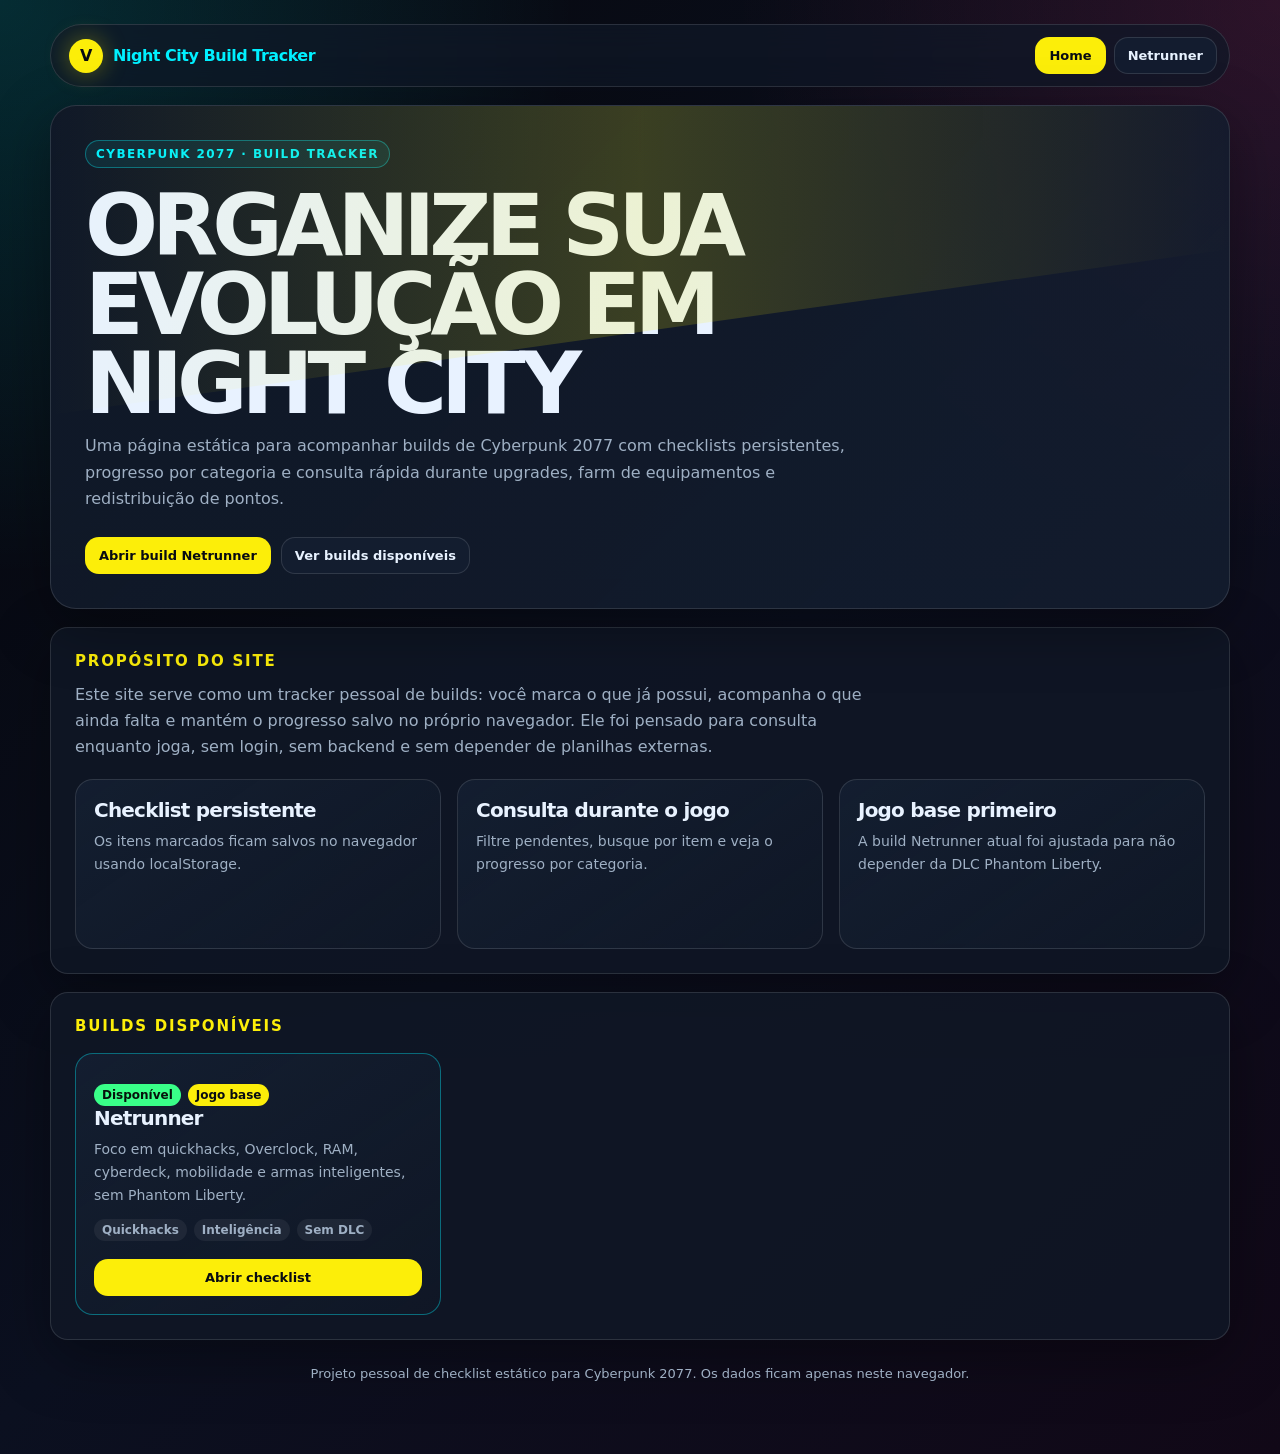
==== commit dc44658a: "Update homepage to show base game Netrunner build" ====
--- a/index.html
+++ b/index.html
@@ -58,10 +58,10 @@
             </p>
           </article>
           <article class="feature-card">
-            <strong>Backup manual</strong>
+            <strong>Jogo base primeiro</strong>
             <p>
-              Exporte e importe seu progresso em JSON para guardar ou migrar de
-              máquina.
+              A build Netrunner atual foi ajustada para não depender da DLC
+              Phantom Liberty.
             </p>
           </article>
         </div>
@@ -74,17 +74,17 @@
             <div>
               <div class="tag-row">
                 <span class="tag success">Disponível</span
-                ><span class="tag priority">Checklist completo</span>
+                ><span class="tag priority">Jogo base</span>
               </div>
               <h3>Netrunner</h3>
               <p>
-                Foco em quickhacks, Overclock, RAM, Monowire, furtividade e
-                Smart Weapons.
+                Foco em quickhacks, Overclock, RAM, cyberdeck, mobilidade e
+                armas inteligentes, sem Phantom Liberty.
               </p>
               <div class="tag-row">
                 <span class="tag">Quickhacks</span>
-                <span class="tag">Intelligence</span>
-                <span class="tag">Phantom Liberty</span>
+                <span class="tag">Inteligência</span>
+                <span class="tag">Sem DLC</span>
               </div>
             </div>
             <a class="button primary" href="./builds/netrunner.html"
